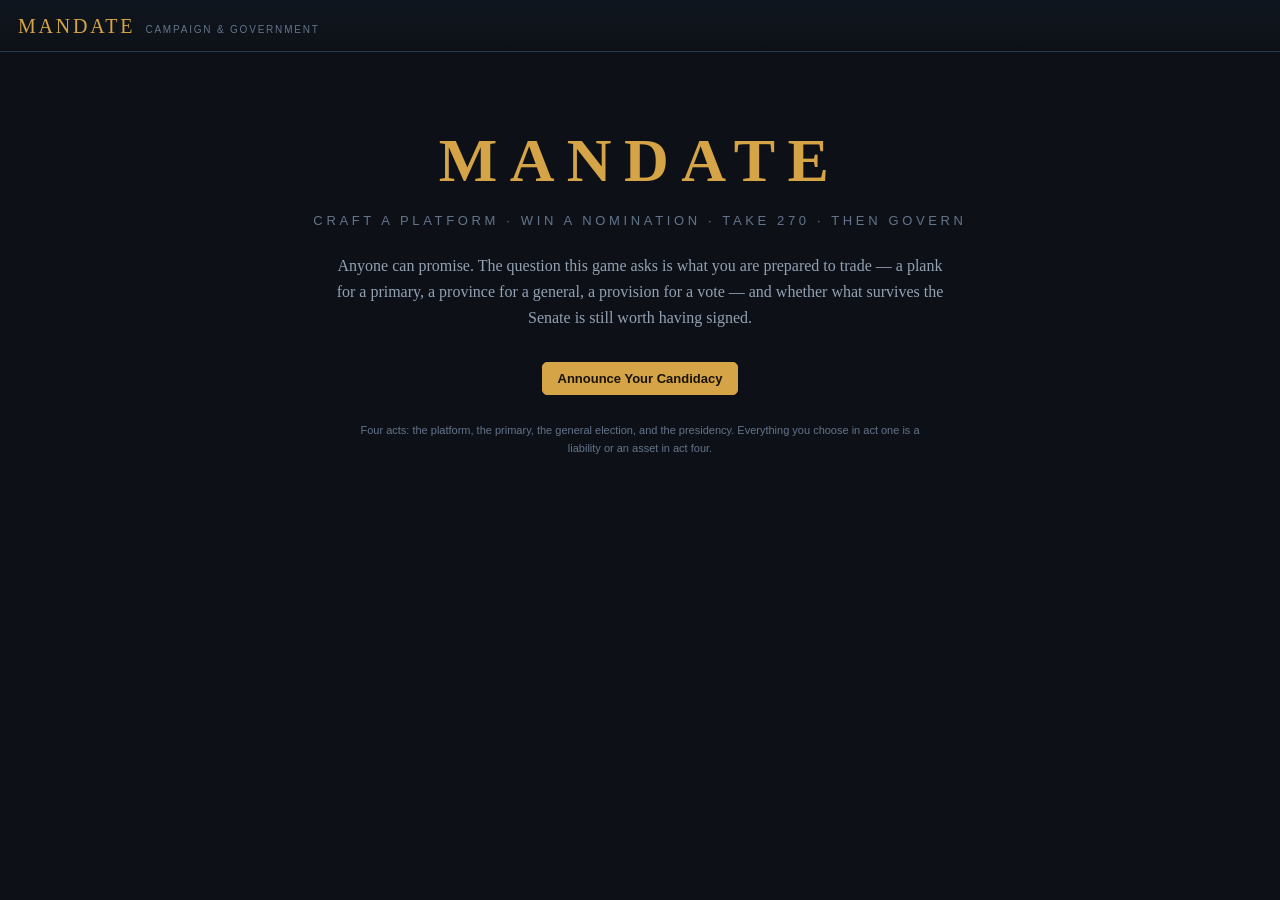
==== index.html @ c4186e76 "Add Mandate, a political campaign and governing simulator A browser game in four acts: craft a platf" ====
<!DOCTYPE html>
<html lang="en">
<head>
<meta charset="utf-8">
<meta name="viewport" content="width=device-width, initial-scale=1">
<title>Mandate — a political campaign and governing simulator</title>
<link rel="stylesheet" href="styles.css">
<link rel="icon" href="data:image/svg+xml,<svg xmlns='http://www.w3.org/2000/svg' viewBox='0 0 32 32'><text y='26' font-size='26'>🏛️</text></svg>">
</head>
<body>
<div id="app">
  <header class="topbar">
    <div class="brand">Mandate <small>campaign &amp; government</small></div>
    <div class="spacer"></div>
    <div class="stats" id="stats"></div>
  </header>
  <main id="screen"></main>
</div>

<script src="js/data.js"></script>
<script src="js/sim.js"></script>
<script src="js/ui.js"></script>
<script src="js/main.js"></script>
</body>
</html>
---- styles.css ----
/* ==========================================================================
   MANDATE — stylesheet
   Aesthetic: election-night decision desk. Dense, monospaced numbers,
   restrained color, everything legible at a glance.
   ========================================================================== */

:root {
  --bg:        #0d1117;
  --bg-2:      #141b24;
  --bg-3:      #1c2531;
  --bg-4:      #253040;
  --line:      #2b3745;
  --line-2:    #3a4859;
  --text:      #e2e8f0;
  --text-dim:  #93a1b3;
  --text-mute: #64748b;
  --dem:       #3d7dd8;
  --dem-lt:    #7aa9e8;
  --gop:       #d1483f;
  --gop-lt:    #e88a83;
  --gold:      #d4a446;
  --green:     #3fa66a;
  --amber:     #d98b2b;
  --red:       #cf4a3f;
  --mono: ui-monospace, "SF Mono", "JetBrains Mono", Menlo, Consolas, monospace;
  --sans: -apple-system, BlinkMacSystemFont, "Segoe UI", Inter, Roboto, sans-serif;
  --serif: "Iowan Old Style", "Palatino Linotype", Palatino, Georgia, serif;
}

* { box-sizing: border-box; }
html, body { height: 100%; }
body {
  margin: 0;
  background: var(--bg);
  color: var(--text);
  font-family: var(--sans);
  font-size: 14px;
  line-height: 1.5;
  -webkit-font-smoothing: antialiased;
}
button { font-family: inherit; color: inherit; }
h1, h2, h3, h4 { margin: 0; font-weight: 600; letter-spacing: -0.01em; }
a { color: var(--dem-lt); }

/* ---- layout -------------------------------------------------------------- */
#app { display: flex; flex-direction: column; min-height: 100vh; }

.topbar {
  position: sticky; top: 0; z-index: 50;
  display: flex; align-items: center; gap: 18px;
  padding: 0 18px; height: 52px;
  background: linear-gradient(180deg, #10161f, #0d1117);
  border-bottom: 1px solid var(--line);
}
.brand {
  font-family: var(--serif); font-size: 20px; letter-spacing: 0.14em;
  text-transform: uppercase; color: var(--gold);
  display: flex; align-items: baseline; gap: 10px; white-space: nowrap;
}
.brand small {
  font-family: var(--sans); font-size: 10px; letter-spacing: 0.18em;
  color: var(--text-mute); text-transform: uppercase;
}
.topbar .spacer { flex: 1; }

.stats { display: flex; gap: 4px; flex-wrap: wrap; }
.stat {
  display: flex; flex-direction: column; align-items: flex-end;
  padding: 3px 11px; border-left: 1px solid var(--line);
  min-width: 74px;
}
.stat .k {
  font-size: 9px; letter-spacing: 0.13em; text-transform: uppercase;
  color: var(--text-mute);
}
.stat .v { font-family: var(--mono); font-size: 15px; font-weight: 600; }
.stat.good .v { color: var(--green); }
.stat.warn .v { color: var(--amber); }
.stat.bad  .v { color: var(--red); }

main { flex: 1; padding: 22px; max-width: 1420px; width: 100%; margin: 0 auto; }

/* ---- generic panels ------------------------------------------------------ */
.panel {
  background: var(--bg-2); border: 1px solid var(--line);
  border-radius: 7px; padding: 16px; margin-bottom: 16px;
}
.panel > h2, .panel > h3 { margin-bottom: 4px; }
.panel-head {
  display: flex; align-items: baseline; gap: 12px;
  margin: -16px -16px 14px; padding: 11px 16px;
  background: var(--bg-3); border-bottom: 1px solid var(--line);
  border-radius: 6px 6px 0 0;
}
.panel-head h2 { font-size: 14px; letter-spacing: 0.06em; text-transform: uppercase; }
.panel-head .sub { font-size: 12px; color: var(--text-mute); }
.panel-head .spacer { flex: 1; }

.grid { display: grid; gap: 16px; }
.g2 { grid-template-columns: 1fr 1fr; }
.g3 { grid-template-columns: repeat(3, 1fr); }
.split { display: grid; grid-template-columns: minmax(0,1.55fr) minmax(0,1fr); gap: 16px; }
.split-wide { display: grid; grid-template-columns: minmax(0,1fr) minmax(0,1.1fr); gap: 16px; }
@media (max-width: 1080px) {
  .split, .split-wide, .g2, .g3 { grid-template-columns: 1fr; }
}

.muted { color: var(--text-mute); }
.dim   { color: var(--text-dim); }
.mono  { font-family: var(--mono); }
.small { font-size: 12px; }
.tiny  { font-size: 11px; }
.center { text-align: center; }
.serif { font-family: var(--serif); }
.nowrap { white-space: nowrap; }

/* ---- buttons ------------------------------------------------------------- */
.btn {
  background: var(--bg-3); border: 1px solid var(--line-2);
  border-radius: 5px; padding: 8px 15px; cursor: pointer;
  font-size: 13px; font-weight: 500; transition: .12s;
}
.btn:hover:not(:disabled) { background: var(--bg-4); border-color: #4d5f75; }
.btn:disabled { opacity: .38; cursor: not-allowed; }
.btn.primary {
  background: var(--gold); border-color: var(--gold); color: #1a1305; font-weight: 700;
}
.btn.primary:hover:not(:disabled) { background: #e2b459; border-color: #e2b459; }
.btn.ghost { background: transparent; }
.btn.sm { padding: 5px 10px; font-size: 12px; }
.btn.danger { border-color: #6b332d; color: var(--gop-lt); }
.btn.danger:hover:not(:disabled) { background: #2a1614; }
.btn-row { display: flex; gap: 8px; flex-wrap: wrap; align-items: center; }

/* ---- setup / candidate --------------------------------------------------- */
.title-screen { text-align: center; padding: 40px 20px 10px; }
.title-screen h1 {
  font-family: var(--serif); font-size: 62px; letter-spacing: 0.20em;
  color: var(--gold); text-transform: uppercase; margin-bottom: 4px;
}
.title-screen .tag {
  font-size: 13px; letter-spacing: 0.28em; text-transform: uppercase;
  color: var(--text-mute);
}
.title-screen .blurb {
  max-width: 620px; margin: 22px auto 0; color: var(--text-dim);
  font-family: var(--serif); font-size: 16px; line-height: 1.65;
}

.card-grid { display: grid; grid-template-columns: repeat(auto-fill, minmax(250px, 1fr)); gap: 10px; }
.card {
  background: var(--bg-3); border: 1px solid var(--line);
  border-radius: 6px; padding: 12px 13px; cursor: pointer; transition: .12s;
}
.card:hover { border-color: var(--line-2); background: var(--bg-4); }
.card.sel { border-color: var(--gold); background: #221d10; box-shadow: inset 0 0 0 1px rgba(212,164,70,.25); }
.card h4 { font-size: 13.5px; margin-bottom: 3px; }
.card .desc { font-size: 11.5px; color: var(--text-mute); line-height: 1.45; }
.card .perk { font-size: 11px; color: var(--gold); margin-top: 7px; }

.trait-row { display: flex; gap: 3px; margin-top: 9px; flex-wrap: wrap; }
.trait {
  font-family: var(--mono); font-size: 10px; padding: 2px 5px;
  background: #0e141c; border: 1px solid var(--line); border-radius: 3px;
  color: var(--text-dim);
}

.field { margin-bottom: 12px; }
.field label {
  display: block; font-size: 10px; letter-spacing: 0.13em;
  text-transform: uppercase; color: var(--text-mute); margin-bottom: 5px;
}
input[type=text], select {
  width: 100%; background: var(--bg); border: 1px solid var(--line-2);
  border-radius: 5px; padding: 8px 10px; color: var(--text);
  font-family: inherit; font-size: 14px;
}
input[type=text]:focus, select:focus { outline: none; border-color: var(--gold); }

/* ---- platform builder ---------------------------------------------------- */
.issue {
  border-bottom: 1px solid var(--line); padding: 13px 0;
}
.issue:last-child { border-bottom: none; }
.issue-head { display: flex; align-items: center; gap: 10px; margin-bottom: 9px; }
.issue-head h4 { font-size: 13px; }
.issue-head .axis {
  font-size: 10.5px; color: var(--text-mute); font-family: var(--mono);
}
.issue-head .spacer { flex: 1; }

.sig-btn {
  font-size: 10px; letter-spacing: .08em; text-transform: uppercase;
  padding: 3px 8px; border-radius: 3px; cursor: pointer;
  border: 1px solid var(--line-2); background: transparent; color: var(--text-mute);
}
.sig-btn.on { background: var(--gold); border-color: var(--gold); color: #1a1305; font-weight: 700; }

.stance-row { display: grid; grid-template-columns: repeat(5, 1fr); gap: 5px; }
.stance {
  background: var(--bg-3); border: 1px solid var(--line); border-radius: 5px;
  padding: 8px 9px; cursor: pointer; transition: .1s; position: relative;
}
.stance:hover { background: var(--bg-4); }
.stance.sel { border-color: var(--gold); background: #221d10; }
.stance .lbl { font-size: 11.5px; line-height: 1.35; font-weight: 500; }
.stance .cost {
  font-family: var(--mono); font-size: 10px; margin-top: 5px; color: var(--text-mute);
}
.stance .blurb {
  font-size: 10.5px; color: var(--text-mute); margin-top: 5px;
  line-height: 1.4; display: none;
}
.stance.sel .blurb { display: block; }
.stance .pos {
  position: absolute; top: 5px; right: 6px; font-family: var(--mono);
  font-size: 9px; color: var(--text-mute);
}
@media (max-width: 900px) { .stance-row { grid-template-columns: 1fr 1fr; } }

/* ---- bloc bars ----------------------------------------------------------- */
.bloc-list { display: flex; flex-direction: column; gap: 5px; }
.bloc {
  display: grid; grid-template-columns: 132px 1fr 46px;
  align-items: center; gap: 9px; font-size: 12px;
}
.bloc .nm { color: var(--text-dim); white-space: nowrap; overflow: hidden; text-overflow: ellipsis; }
.bar { height: 13px; background: #0a0f16; border-radius: 2px; overflow: hidden; position: relative; }
.bar .fill { height: 100%; transition: width .3s ease, background .3s; }
.bar .mid {
  position: absolute; left: 50%; top: 0; bottom: 0; width: 1px;
  background: rgba(255,255,255,.22);
}
.bloc .pct { font-family: var(--mono); font-size: 11.5px; text-align: right; }

/* ---- tile map ------------------------------------------------------------ */
.map { display: flex; flex-direction: column; gap: 3px; align-items: center; }
.map-row { display: grid; grid-template-columns: repeat(11, 1fr); gap: 3px; width: 100%; }
.tile {
  aspect-ratio: 1 / 1; border-radius: 3px; display: flex;
  flex-direction: column; align-items: center; justify-content: center;
  font-family: var(--mono); font-size: 10.5px; font-weight: 600;
  border: 1px solid transparent; cursor: pointer; transition: .1s;
  min-height: 0; user-select: none;
}
.tile.empty { visibility: hidden; cursor: default; }
.tile:hover:not(.empty) { border-color: #fff; z-index: 2; }
.tile.target { border-color: var(--gold); box-shadow: 0 0 0 1px var(--gold); }
.tile .ev { font-size: 8px; opacity: .68; font-weight: 400; line-height: 1; }
.tile .dot {
  position: absolute; width: 4px; height: 4px; border-radius: 50%;
}
.tile-wrap { position: relative; }

.map-legend {
  display: flex; gap: 2px; align-items: center; justify-content: center;
  margin-top: 10px; font-size: 10px; color: var(--text-mute);
}
.map-legend i { width: 22px; height: 9px; display: block; }

/* ---- EV bar -------------------------------------------------------------- */
.evbar {
  position: relative; height: 30px; background: var(--bg); border-radius: 4px;
  display: flex; overflow: hidden; border: 1px solid var(--line);
}
.evbar .side {
  display: flex; align-items: center; font-family: var(--mono);
  font-size: 13px; font-weight: 700; padding: 0 9px; transition: width .5s ease;
}
.evbar .l { background: var(--dem); justify-content: flex-start; }
.evbar .r { background: var(--gop); justify-content: flex-end; }
.evbar .gap { background: #1c2531; flex: 1; }
.evbar .needle {
  position: absolute; left: 50%; top: -3px; bottom: -3px; width: 2px;
  background: var(--gold); z-index: 3;
}

/* ---- tables -------------------------------------------------------------- */
table { width: 100%; border-collapse: collapse; font-size: 12.5px; }
th {
  text-align: left; font-size: 10px; letter-spacing: 0.1em; text-transform: uppercase;
  color: var(--text-mute); font-weight: 500; padding: 6px 8px;
  border-bottom: 1px solid var(--line);
}
td { padding: 6px 8px; border-bottom: 1px solid #1a222c; }
tr:last-child td { border-bottom: none; }
td.num, th.num { text-align: right; font-family: var(--mono); }

/* ---- whip board ---------------------------------------------------------- */
.whip-row {
  display: grid; grid-template-columns: 178px 1fr 96px 74px;
  gap: 10px; align-items: center; padding: 8px 0;
  border-bottom: 1px solid #1a222c;
}
.whip-row:last-child { border-bottom: none; }
.whip-name { font-size: 12.5px; font-weight: 500; }
.whip-name small { display: block; font-size: 10.5px; color: var(--text-mute); font-weight: 400; }
.whip-bar {
  height: 17px; background: #2a1a19; border-radius: 3px; overflow: hidden; position: relative;
  border: 1px solid #1a222c;
}
.whip-bar .yes { height: 100%; background: var(--green); transition: width .35s; }
.whip-bar .txt {
  position: absolute; inset: 0; display: flex; align-items: center; justify-content: center;
  font-family: var(--mono); font-size: 10.5px; text-shadow: 0 1px 2px rgba(0,0,0,.8);
}
.whip-count { font-family: var(--mono); font-size: 12px; text-align: right; }
.whip-act { text-align: right; }
.lean { font-family: var(--mono); font-size: 10.5px; padding: 1px 5px; border-radius: 3px; }
.lean.y  { background: #14361f; color: #6fd394; }
.lean.ly { background: #1a2e1c; color: #93c79f; }
.lean.u  { background: #2b2a1a; color: #d0c184; }
.lean.ln { background: #33211e; color: #e0a196; }
.lean.n  { background: #3a1b17; color: #e8877a; }

/* ---- vote meter ---------------------------------------------------------- */
.vote-meter { margin-bottom: 11px; }
.vote-meter .lbl {
  display: flex; justify-content: space-between; font-size: 11px;
  color: var(--text-dim); margin-bottom: 4px;
}
.vote-meter .track {
  height: 22px; background: #1b1416; border-radius: 4px; position: relative;
  overflow: hidden; border: 1px solid var(--line);
}
.vote-meter .fill { height: 100%; background: linear-gradient(90deg, #2f7d50, #3fa66a); transition: width .35s; }
.vote-meter .thresh { position: absolute; top: -2px; bottom: -2px; width: 2px; background: var(--gold); z-index: 2; }
.vote-meter .val {
  position: absolute; inset: 0; display: flex; align-items: center; justify-content: center;
  font-family: var(--mono); font-size: 12px; font-weight: 700; text-shadow: 0 1px 3px #000;
}
.vote-meter.pass .fill { background: linear-gradient(90deg, #2f7d50, #4cc07d); }
.vote-meter.fail .fill { background: linear-gradient(90deg, #7a3a33, #b8564a); }

/* ---- provisions ---------------------------------------------------------- */
.prov {
  display: grid; grid-template-columns: 22px 1fr 78px; gap: 9px;
  align-items: start; padding: 9px 10px; border-radius: 5px;
  border: 1px solid var(--line); background: var(--bg-3);
  cursor: pointer; margin-bottom: 6px; transition: .1s;
}
.prov:hover { background: var(--bg-4); }
.prov.on { border-color: #3d6b4e; background: #16241b; }
.prov.stripped { opacity: .38; }
.prov .box {
  width: 16px; height: 16px; border: 1px solid var(--line-2); border-radius: 3px;
  margin-top: 2px; display: flex; align-items: center; justify-content: center;
  font-size: 11px; color: var(--green);
}
.prov.on .box { border-color: var(--green); }
.prov .nm { font-size: 12.5px; font-weight: 500; }
.prov .note { font-size: 11px; color: var(--text-mute); margin-top: 2px; line-height: 1.4; }
.prov .fig { font-family: var(--mono); font-size: 11px; text-align: right; }
.prov .byrd { font-size: 9.5px; color: var(--amber); letter-spacing: .06em; }

/* ---- log / news ---------------------------------------------------------- */
.log { max-height: 320px; overflow-y: auto; font-size: 12px; }
.log-item {
  padding: 7px 0; border-bottom: 1px solid #1a222c; line-height: 1.5;
  color: var(--text-dim);
}
.log-item:last-child { border-bottom: none; }
.log-item .when {
  font-family: var(--mono); font-size: 10px; color: var(--text-mute);
  letter-spacing: .04em; display: block;
}
.log-item.good { color: #8fd6ab; }
.log-item.bad  { color: #e5978c; }
.log-item.big  { color: var(--gold); font-weight: 500; }

/* ---- modal --------------------------------------------------------------- */
.modal-bg {
  position: fixed; inset: 0; background: rgba(4,7,11,.82);
  display: flex; align-items: center; justify-content: center; z-index: 200;
  padding: 20px; backdrop-filter: blur(2px);
}
.modal {
  background: var(--bg-2); border: 1px solid var(--line-2); border-radius: 8px;
  max-width: 640px; width: 100%; max-height: 88vh; overflow-y: auto;
  box-shadow: 0 20px 60px rgba(0,0,0,.6);
}
.modal .m-head {
  padding: 15px 20px; border-bottom: 1px solid var(--line); background: var(--bg-3);
  border-radius: 7px 7px 0 0;
}
.modal .m-head .kicker {
  font-size: 10px; letter-spacing: .18em; text-transform: uppercase; color: var(--gold);
}
.modal .m-head h3 { font-size: 19px; font-family: var(--serif); margin-top: 3px; }
.modal .m-body { padding: 18px 20px; }
.modal .m-body p { margin: 0 0 14px; color: var(--text-dim); line-height: 1.65; }
.choice {
  display: block; width: 100%; text-align: left; background: var(--bg-3);
  border: 1px solid var(--line); border-radius: 6px; padding: 11px 13px;
  margin-bottom: 8px; cursor: pointer; transition: .1s; font-size: 13px;
}
.choice:hover { background: var(--bg-4); border-color: var(--gold); }
.choice .eff { font-family: var(--mono); font-size: 10.5px; color: var(--text-mute); margin-top: 4px; }

/* ---- misc ---------------------------------------------------------------- */
.pill {
  display: inline-block; font-size: 10px; letter-spacing: .08em; text-transform: uppercase;
  padding: 2px 7px; border-radius: 10px; border: 1px solid var(--line-2); color: var(--text-dim);
}
.pill.gold { border-color: var(--gold); color: var(--gold); }
.pill.green { border-color: #3d6b4e; color: #6fd394; }
.pill.red { border-color: #6b332d; color: var(--gop-lt); }

.kpi { display: flex; gap: 18px; flex-wrap: wrap; }
.kpi > div { min-width: 92px; }
.kpi .k { font-size: 10px; letter-spacing: .12em; text-transform: uppercase; color: var(--text-mute); }
.kpi .v { font-family: var(--mono); font-size: 21px; font-weight: 600; }

.rail { display: flex; flex-direction: column; gap: 16px; }

.tabs { display: flex; gap: 3px; margin-bottom: 13px; flex-wrap: wrap; }
.tab {
  padding: 6px 13px; font-size: 12px; border-radius: 5px 5px 0 0; cursor: pointer;
  border: 1px solid transparent; color: var(--text-mute); background: transparent;
}
.tab.on { background: var(--bg-2); border-color: var(--line); border-bottom-color: var(--bg-2); color: var(--text); }

.callout {
  border-left: 3px solid var(--gold); background: #1a1710; padding: 10px 13px;
  border-radius: 0 5px 5px 0; font-size: 12.5px; color: var(--text-dim); margin-bottom: 12px;
}
.callout.warn { border-left-color: var(--amber); background: #1c1710; }
.callout.bad  { border-left-color: var(--red);   background: #1e1412; }
.callout.good { border-left-color: var(--green); background: #101d16; }

.ticker {
  font-family: var(--mono); font-size: 12px; color: var(--gold);
  background: #10161f; border: 1px solid var(--line); border-radius: 5px;
  padding: 8px 13px; margin-bottom: 14px; overflow: hidden; white-space: nowrap;
  text-overflow: ellipsis;
}

.results-scroll { max-height: 460px; overflow-y: auto; }

::-webkit-scrollbar { width: 9px; height: 9px; }
::-webkit-scrollbar-track { background: var(--bg); }
::-webkit-scrollbar-thumb { background: var(--line-2); border-radius: 5px; }
::-webkit-scrollbar-thumb:hover { background: #4d5f75; }

.fade-in { animation: fi .28s ease; }
@keyframes fi { from { opacity: 0; transform: translateY(5px); } to { opacity: 1; transform: none; } }

.footer-note {
  text-align: center; color: var(--text-mute); font-size: 11px;
  padding: 20px 0 30px;
}
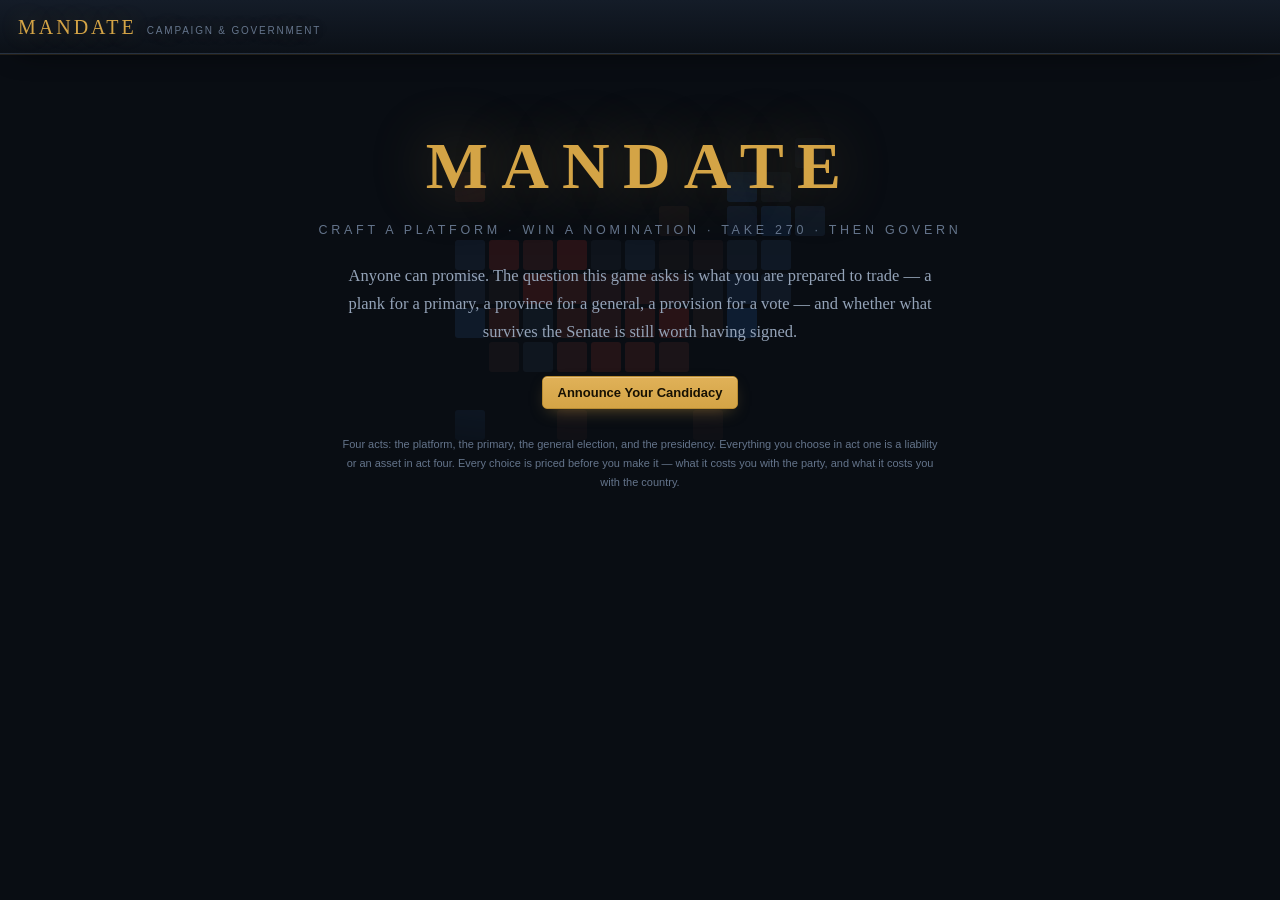
==== commit 3d3b931d: "Price every decision, and give opponents and states a file of their own Four things the game was ask" ====
--- a/index.html
+++ b/index.html
@@ -19,6 +19,7 @@
 
 <script src="js/data.js"></script>
 <script src="js/sim.js"></script>
+<script src="js/analysis.js"></script>
 <script src="js/ui.js"></script>
 <script src="js/main.js"></script>
 </body>
--- a/styles.css
+++ b/styles.css
@@ -1,30 +1,52 @@
 /* ==========================================================================
    MANDATE — stylesheet
-   Aesthetic: election-night decision desk. Dense, monospaced numbers,
-   restrained color, everything legible at a glance.
+   Aesthetic: an election-night decision desk after midnight. Dense, tabular,
+   restrained in colour, everything legible at a glance and nothing decorative
+   that isn't also carrying information.
+
+   The page commits to one visual world rather than following the viewer's
+   light/dark preference, so `color-scheme` is pinned and every colour —
+   including the body ground — is stated outright rather than inherited from
+   whatever surface the page is composited onto.
    ========================================================================== */
 
 :root {
-  --bg:        #0d1117;
-  --bg-2:      #141b24;
-  --bg-3:      #1c2531;
-  --bg-4:      #253040;
-  --line:      #2b3745;
-  --line-2:    #3a4859;
-  --text:      #e2e8f0;
-  --text-dim:  #93a1b3;
+  color-scheme: dark;
+
+  /* Neutrals carry a deliberate cool-blue bias toward the map's Democratic
+     pole; a pure grey here reads as unconsidered next to the party colours. */
+  --bg:        #090d13;
+  --bg-2:      #111823;
+  --bg-3:      #18202c;
+  --bg-4:      #222c3a;
+  --line:      #263141;
+  --line-2:    #38465a;
+  --text:      #e5eaf2;
+  --text-dim:  #94a3b8;
   --text-mute: #64748b;
+
+  /* Party identity — the diverging pair on every map and bar. */
   --dem:       #3d7dd8;
   --dem-lt:    #7aa9e8;
   --gop:       #d1483f;
   --gop-lt:    #e88a83;
+
+  /* The single accent. Spent on thresholds, targets, and the brand — nowhere
+     else, so that gold on this page always means "this is the line". */
   --gold:      #d4a446;
+  --gold-lt:   #e8c67e;
+
+  /* Status, reserved: never used for party identity, never for a series. */
   --green:     #3fa66a;
+  --green-lt:  #6fd394;
   --amber:     #d98b2b;
-  --red:       #cf4a3f;
+  --red:       #e2574a;
+
   --mono: ui-monospace, "SF Mono", "JetBrains Mono", Menlo, Consolas, monospace;
   --sans: -apple-system, BlinkMacSystemFont, "Segoe UI", Inter, Roboto, sans-serif;
   --serif: "Iowan Old Style", "Palatino Linotype", Palatino, Georgia, serif;
+
+  --shadow: 0 1px 2px rgba(0,0,0,.4), 0 8px 24px -12px rgba(0,0,0,.7);
 }
 
 * { box-sizing: border-box; }
@@ -39,8 +61,17 @@
   -webkit-font-smoothing: antialiased;
 }
 button { font-family: inherit; color: inherit; }
-h1, h2, h3, h4 { margin: 0; font-weight: 600; letter-spacing: -0.01em; }
+h1, h2, h3, h4 { margin: 0; font-weight: 600; letter-spacing: -0.01em; text-wrap: balance; }
 a { color: var(--dem-lt); }
+
+/* Digits line up in columns everywhere in this game, so they get the face
+   that lets them. */
+.mono, td.num, th.num, .stat .v, .kpi .v, .delta, .trait, .whip-count,
+.vote-meter .val, .tile, .evbar .side, .sf-margin, .dos-score .v {
+  font-variant-numeric: tabular-nums;
+}
+
+:focus-visible { outline: 2px solid var(--gold); outline-offset: 2px; border-radius: 3px; }
 
 /* ---- layout -------------------------------------------------------------- */
 #app { display: flex; flex-direction: column; min-height: 100vh; }
@@ -48,14 +79,16 @@
 .topbar {
   position: sticky; top: 0; z-index: 50;
   display: flex; align-items: center; gap: 18px;
-  padding: 0 18px; height: 52px;
-  background: linear-gradient(180deg, #10161f, #0d1117);
+  padding: 0 18px; height: 54px;
+  background: linear-gradient(180deg, #141c28, #0b1017);
   border-bottom: 1px solid var(--line);
+  box-shadow: 0 1px 0 rgba(212,164,70,.14), 0 10px 30px -18px #000;
 }
 .brand {
-  font-family: var(--serif); font-size: 20px; letter-spacing: 0.14em;
+  font-family: var(--serif); font-size: 20px; letter-spacing: 0.15em;
   text-transform: uppercase; color: var(--gold);
   display: flex; align-items: baseline; gap: 10px; white-space: nowrap;
+  text-shadow: 0 0 22px rgba(212,164,70,.28);
 }
 .brand small {
   font-family: var(--sans); font-size: 10px; letter-spacing: 0.18em;
@@ -63,45 +96,54 @@
 }
 .topbar .spacer { flex: 1; }
 
-.stats { display: flex; gap: 4px; flex-wrap: wrap; }
+.stats { display: flex; gap: 2px; flex-wrap: wrap; }
 .stat {
   display: flex; flex-direction: column; align-items: flex-end;
-  padding: 3px 11px; border-left: 1px solid var(--line);
-  min-width: 74px;
+  padding: 3px 12px; border-left: 1px solid var(--line);
+  min-width: 76px;
 }
 .stat .k {
   font-size: 9px; letter-spacing: 0.13em; text-transform: uppercase;
-  color: var(--text-mute);
+  color: var(--text-mute); white-space: nowrap;
 }
 .stat .v { font-family: var(--mono); font-size: 15px; font-weight: 600; }
-.stat.good .v { color: var(--green); }
+.stat.good .v { color: var(--green-lt); }
 .stat.warn .v { color: var(--amber); }
 .stat.bad  .v { color: var(--red); }
 
-main { flex: 1; padding: 22px; max-width: 1420px; width: 100%; margin: 0 auto; }
-
-/* ---- generic panels ------------------------------------------------------ */
+main { flex: 1; padding: 22px; max-width: 1460px; width: 100%; margin: 0 auto; }
+
+/* ---- panels -------------------------------------------------------------- */
 .panel {
   background: var(--bg-2); border: 1px solid var(--line);
-  border-radius: 7px; padding: 16px; margin-bottom: 16px;
-}
-.panel > h2, .panel > h3 { margin-bottom: 4px; }
+  border-radius: 8px; padding: 16px; margin-bottom: 16px;
+  box-shadow: var(--shadow);
+  position: relative;
+}
+/* A single hairline of light along the top edge: enough to lift the card off
+   the ground without a border that competes with the data. */
+.panel::before {
+  content: ''; position: absolute; inset: 0 0 auto 0; height: 1px;
+  background: linear-gradient(90deg, transparent, rgba(255,255,255,.07) 22%, rgba(255,255,255,.07) 78%, transparent);
+  border-radius: 8px 8px 0 0; pointer-events: none;
+}
 .panel-head {
   display: flex; align-items: baseline; gap: 12px;
   margin: -16px -16px 14px; padding: 11px 16px;
-  background: var(--bg-3); border-bottom: 1px solid var(--line);
-  border-radius: 6px 6px 0 0;
-}
-.panel-head h2 { font-size: 14px; letter-spacing: 0.06em; text-transform: uppercase; }
+  background: linear-gradient(180deg, var(--bg-3), #151d28);
+  border-bottom: 1px solid var(--line);
+  border-radius: 7px 7px 0 0;
+}
+.panel-head h2 { font-size: 13px; letter-spacing: 0.09em; text-transform: uppercase; }
 .panel-head .sub { font-size: 12px; color: var(--text-mute); }
 .panel-head .spacer { flex: 1; }
 
 .grid { display: grid; gap: 16px; }
 .g2 { grid-template-columns: 1fr 1fr; }
 .g3 { grid-template-columns: repeat(3, 1fr); }
-.split { display: grid; grid-template-columns: minmax(0,1.55fr) minmax(0,1fr); gap: 16px; }
+.split { display: grid; grid-template-columns: minmax(0,1.62fr) minmax(0,1fr); gap: 16px; align-items: start; }
 .split-wide { display: grid; grid-template-columns: minmax(0,1fr) minmax(0,1.1fr); gap: 16px; }
-@media (max-width: 1080px) {
+@media (max-width: 1120px) {
   .split, .split-wide, .g2, .g3 { grid-template-columns: 1fr; }
 }
 
@@ -111,8 +153,12 @@
 .small { font-size: 12px; }
 .tiny  { font-size: 11px; }
 .center { text-align: center; }
-.serif { font-family: var(--serif); }
 .nowrap { white-space: nowrap; }
+.g { color: var(--green-lt); }
+.r { color: var(--gop-lt); }
+.a { color: var(--amber); }
+
+.rail { display: flex; flex-direction: column; gap: 0; }
 
 /* ---- buttons ------------------------------------------------------------- */
 .btn {
@@ -121,39 +167,62 @@
   font-size: 13px; font-weight: 500; transition: .12s;
 }
 .btn:hover:not(:disabled) { background: var(--bg-4); border-color: #4d5f75; }
-.btn:disabled { opacity: .38; cursor: not-allowed; }
+.btn:disabled { opacity: .35; cursor: not-allowed; }
 .btn.primary {
-  background: var(--gold); border-color: var(--gold); color: #1a1305; font-weight: 700;
-}
-.btn.primary:hover:not(:disabled) { background: #e2b459; border-color: #e2b459; }
+  background: linear-gradient(180deg, #e0b158, var(--gold));
+  border-color: #b98c33; color: #171103; font-weight: 700;
+  box-shadow: 0 1px 0 rgba(255,255,255,.25) inset, 0 6px 18px -8px rgba(212,164,70,.6);
+}
+.btn.primary:hover:not(:disabled) { background: linear-gradient(180deg, #eec06a, #dcae52); }
 .btn.ghost { background: transparent; }
-.btn.sm { padding: 5px 10px; font-size: 12px; }
-.btn.danger { border-color: #6b332d; color: var(--gop-lt); }
-.btn.danger:hover:not(:disabled) { background: #2a1614; }
+.btn.sm { padding: 5px 10px; font-size: 11.5px; }
 .btn-row { display: flex; gap: 8px; flex-wrap: wrap; align-items: center; }
 
-/* ---- setup / candidate --------------------------------------------------- */
-.title-screen { text-align: center; padding: 40px 20px 10px; }
+/* ---- title --------------------------------------------------------------- */
+.title-screen { text-align: center; padding: 40px 20px 10px; position: relative; }
 .title-screen h1 {
-  font-family: var(--serif); font-size: 62px; letter-spacing: 0.20em;
-  color: var(--gold); text-transform: uppercase; margin-bottom: 4px;
+  font-family: var(--serif); font-size: 66px; letter-spacing: 0.20em;
+  color: var(--gold); text-transform: uppercase; margin-bottom: 6px;
+  text-shadow: 0 0 60px rgba(212,164,70,.35);
 }
 .title-screen .tag {
-  font-size: 13px; letter-spacing: 0.28em; text-transform: uppercase;
+  font-size: 12.5px; letter-spacing: 0.3em; text-transform: uppercase;
   color: var(--text-mute);
 }
 .title-screen .blurb {
   max-width: 620px; margin: 22px auto 0; color: var(--text-dim);
-  font-family: var(--serif); font-size: 16px; line-height: 1.65;
-}
-
+  font-family: var(--serif); font-size: 16.5px; line-height: 1.7;
+}
+
+/* The country, drifting, behind the title. It is the same tile grid the game
+   calls states on — the instrument the whole night runs on, used here as
+   atmosphere rather than as data, so it sits well back and never competes. */
+.title-wrap { position: relative; overflow: hidden; border-radius: 10px; }
+.title-bg {
+  position: absolute; inset: 0; display: flex; flex-direction: column;
+  align-items: center; justify-content: center; gap: 4px;
+  opacity: .17; pointer-events: none; filter: blur(.3px);
+  -webkit-mask-image: radial-gradient(ellipse 70% 62% at 50% 50%, #000 35%, transparent 78%);
+  mask-image: radial-gradient(ellipse 70% 62% at 50% 50%, #000 35%, transparent 78%);
+}
+.title-bg .tb-row { display: flex; gap: 4px; }
+.title-bg i {
+  width: 30px; height: 30px; border-radius: 3px; display: block;
+  animation: drift 14s ease-in-out infinite alternate;
+}
+@keyframes drift {
+  from { opacity: .35; transform: translateY(0); }
+  to   { opacity: 1;   transform: translateY(-3px); }
+}
+
+/* ---- setup / cards ------------------------------------------------------- */
 .card-grid { display: grid; grid-template-columns: repeat(auto-fill, minmax(250px, 1fr)); gap: 10px; }
 .card {
   background: var(--bg-3); border: 1px solid var(--line);
   border-radius: 6px; padding: 12px 13px; cursor: pointer; transition: .12s;
 }
-.card:hover { border-color: var(--line-2); background: var(--bg-4); }
-.card.sel { border-color: var(--gold); background: #221d10; box-shadow: inset 0 0 0 1px rgba(212,164,70,.25); }
+.card:hover { border-color: var(--line-2); background: var(--bg-4); transform: translateY(-1px); }
+.card.sel { border-color: var(--gold); background: #211c10; box-shadow: inset 0 0 0 1px rgba(212,164,70,.28); }
 .card h4 { font-size: 13.5px; margin-bottom: 3px; }
 .card .desc { font-size: 11.5px; color: var(--text-mute); line-height: 1.45; }
 .card .perk { font-size: 11px; color: var(--gold); margin-top: 7px; }
@@ -161,7 +230,7 @@
 .trait-row { display: flex; gap: 3px; margin-top: 9px; flex-wrap: wrap; }
 .trait {
   font-family: var(--mono); font-size: 10px; padding: 2px 5px;
-  background: #0e141c; border: 1px solid var(--line); border-radius: 3px;
+  background: #0c111a; border: 1px solid var(--line); border-radius: 3px;
   color: var(--text-dim);
 }
 
@@ -177,141 +246,393 @@
 }
 input[type=text]:focus, select:focus { outline: none; border-color: var(--gold); }
 
+/* ==========================================================================
+   DELTAS — the "is this good or bad" vocabulary
+   Direction is carried by the glyph first and the hue second, so the readout
+   survives a colourblind reader and a greyscale screenshot.
+   ========================================================================== */
+.delta {
+  font-family: var(--mono); font-size: 11.5px; font-weight: 600;
+  white-space: nowrap; letter-spacing: -.01em;
+}
+.delta.up   { color: var(--green-lt); }
+.delta.down { color: var(--gop-lt); }
+.delta.flat { color: var(--text-mute); font-weight: 400; }
+
+.drow {
+  display: flex; align-items: baseline; justify-content: space-between;
+  gap: 10px; padding: 4px 0; border-bottom: 1px solid #161e29;
+  font-size: 12px;
+}
+.drow:last-child { border-bottom: none; }
+.drow .dk { color: var(--text-dim); }
+.drow .ev-mini {
+  font-family: var(--mono); font-size: 9.5px; color: var(--text-mute);
+  font-style: normal; margin-left: 5px; padding: 0 4px;
+  border: 1px solid var(--line); border-radius: 3px;
+}
+.drow .flip {
+  font-style: normal; font-size: 9.5px; color: var(--gold); margin-left: 5px;
+  letter-spacing: .07em; text-transform: uppercase;
+}
+
+/* ---- effect tags (event choices, governing actions) ---------------------- */
+.eff-tags { display: flex; flex-wrap: wrap; gap: 4px; margin-top: 7px; }
+.eff-tag {
+  font-family: var(--mono); font-size: 10px; padding: 2px 6px;
+  border-radius: 3px; border: 1px solid; white-space: nowrap;
+}
+.eff-tag b { font-weight: 700; }
+.eff-tag.good { color: var(--green-lt); border-color: #275b3d; background: #101e16; }
+.eff-tag.bad  { color: var(--gop-lt);  border-color: #6b332d; background: #1e1311; }
+.eff-none { font-size: 11px; color: var(--text-mute); font-style: italic; }
+
 /* ---- platform builder ---------------------------------------------------- */
-.issue {
-  border-bottom: 1px solid var(--line); padding: 13px 0;
-}
+.issue { border-bottom: 1px solid var(--line); padding: 13px 0; }
 .issue:last-child { border-bottom: none; }
 .issue-head { display: flex; align-items: center; gap: 10px; margin-bottom: 9px; }
 .issue-head h4 { font-size: 13px; }
-.issue-head .axis {
-  font-size: 10.5px; color: var(--text-mute); font-family: var(--mono);
-}
+.issue-head .axis { font-size: 10.5px; color: var(--text-mute); font-family: var(--mono); }
 .issue-head .spacer { flex: 1; }
 
 .sig-btn {
   font-size: 10px; letter-spacing: .08em; text-transform: uppercase;
   padding: 3px 8px; border-radius: 3px; cursor: pointer;
   border: 1px solid var(--line-2); background: transparent; color: var(--text-mute);
-}
-.sig-btn.on { background: var(--gold); border-color: var(--gold); color: #1a1305; font-weight: 700; }
+  transition: .12s;
+}
+.sig-btn:hover { border-color: var(--gold); color: var(--gold); }
+.sig-btn.on { background: var(--gold); border-color: var(--gold); color: #171103; font-weight: 700; }
 
 .stance-row { display: grid; grid-template-columns: repeat(5, 1fr); gap: 5px; }
 .stance {
   background: var(--bg-3); border: 1px solid var(--line); border-radius: 5px;
-  padding: 8px 9px; cursor: pointer; transition: .1s; position: relative;
-}
-.stance:hover { background: var(--bg-4); }
-.stance.sel { border-color: var(--gold); background: #221d10; }
+  /* the top band is reserved for the position figure and the electorate badge,
+     so neither ever lands on the first line of the label */
+  padding: 18px 9px 7px; cursor: pointer; transition: .1s; position: relative;
+  display: flex; flex-direction: column;
+}
+.stance:hover { background: var(--bg-4); border-color: var(--line-2); }
+.stance.sel { border-color: var(--gold); background: #211c10; }
 .stance .lbl { font-size: 11.5px; line-height: 1.35; font-weight: 500; }
-.stance .cost {
-  font-family: var(--mono); font-size: 10px; margin-top: 5px; color: var(--text-mute);
-}
-.stance .blurb {
-  font-size: 10.5px; color: var(--text-mute); margin-top: 5px;
-  line-height: 1.4; display: none;
-}
+.stance .cost { font-family: var(--mono); font-size: 10px; margin-top: 4px; color: var(--text-mute); }
+.stance .blurb { font-size: 10.5px; color: var(--text-mute); margin-top: 5px; line-height: 1.4; display: none; }
 .stance.sel .blurb { display: block; }
 .stance .pos {
-  position: absolute; top: 5px; right: 6px; font-family: var(--mono);
-  font-size: 9px; color: var(--text-mute);
-}
-@media (max-width: 900px) { .stance-row { grid-template-columns: 1fr 1fr; } }
+  position: absolute; top: 4px; right: 6px; font-family: var(--mono);
+  font-size: 9.5px; color: var(--text-mute);
+}
+
+/* the two prices, side by side under every option */
+.sdelta {
+  margin-top: auto; padding-top: 6px; display: grid;
+  grid-template-columns: 1fr 1fr; gap: 1px;
+  border-top: 1px solid var(--line);
+}
+.sdelta .dd {
+  display: flex; align-items: baseline; gap: 4px;
+  font-family: var(--mono); font-size: 9px; letter-spacing: .1em;
+  color: var(--text-mute); padding-top: 4px;
+}
+.sdelta .dd:first-child { border-right: 1px solid var(--line); padding-right: 5px; }
+.sdelta .dd .delta { font-size: 10.5px; letter-spacing: 0; }
+.sdelta .cur-tag {
+  grid-column: 1 / -1; padding-top: 4px;
+  font-family: var(--mono); font-size: 9px; letter-spacing: .14em;
+  color: var(--gold); text-align: center;
+}
+
+/* which electorate would pick this option */
+.sb {
+  position: absolute; top: 4px; left: 5px; font-size: 9.5px; line-height: 1;
+  padding: 2px 3px; border-radius: 3px; font-style: normal;
+}
+.sb.p { color: #b795e8; background: #1c1530; }
+.sb.g { color: var(--gold); background: #241d0e; }
+.sb.both { color: var(--gold); background: #241d0e; }
+.legend-key { display: flex; flex-direction: column; gap: 5px; margin-top: 10px; font-size: 11px; color: var(--text-mute); }
+.legend-key i { position: static; margin-right: 5px; }
+.lg-p { color: #b795e8; font-family: var(--mono); font-weight: 700; }
+.lg-g { color: var(--gold); font-family: var(--mono); font-weight: 700; }
+
+@media (max-width: 940px) { .stance-row { grid-template-columns: 1fr 1fr; } }
+
+/* ---- the impact ("The Trade") panel -------------------------------------- */
+.panel.impact { position: sticky; top: 70px; z-index: 20; }
+.impact-idle p { margin: 0 0 4px; font-size: 12px; color: var(--text-mute); line-height: 1.6; }
+
+.imp-head { margin-bottom: 9px; }
+.imp-iss {
+  font-size: 9.5px; letter-spacing: .16em; text-transform: uppercase; color: var(--text-mute);
+}
+.imp-lbl { font-family: var(--serif); font-size: 16px; line-height: 1.3; margin-top: 2px; }
+
+.verdict {
+  font-size: 12px; padding: 7px 10px; border-radius: 4px; margin-bottom: 11px;
+  border-left: 3px solid var(--line-2); background: var(--bg-3); color: var(--text-dim);
+}
+.verdict.good  { border-left-color: var(--green); background: #101d16; color: var(--green-lt); }
+.verdict.bad   { border-left-color: var(--red);   background: #1e1412; color: var(--gop-lt); }
+.verdict.trade { border-left-color: var(--gold);  background: #1c1810; color: #e8ce93; }
+.verdict.flat, .verdict.cur { border-left-color: var(--line-2); }
+
+.imp-sec {
+  font-size: 9.5px; letter-spacing: .15em; text-transform: uppercase;
+  color: var(--text-mute); margin: 13px 0 3px;
+  padding-bottom: 3px; border-bottom: 1px solid var(--line);
+}
+.imp-blurb {
+  margin-top: 12px; font-size: 11.5px; color: var(--text-mute);
+  font-style: italic; line-height: 1.5; border-top: 1px solid var(--line); padding-top: 9px;
+}
+
+/* ---- "where you stand" figures ------------------------------------------- */
+.kpi { display: flex; gap: 18px; flex-wrap: wrap; }
+.kpi > div { min-width: 92px; }
+.kpi .k { font-size: 9.5px; letter-spacing: .13em; text-transform: uppercase; color: var(--text-mute); display: block; }
+.kpi .v { font-family: var(--mono); font-size: 21px; font-weight: 600; display: block; }
+.kpi.big { justify-content: space-between; }
+.kpi.big .v { font-size: 25px; }
+
+/* ---- the field / rival rows ---------------------------------------------- */
+.rival-row {
+  display: flex; align-items: center; justify-content: space-between; gap: 10px;
+  padding: 7px 8px; margin: 0 -8px; border-radius: 5px; cursor: pointer;
+  border-bottom: 1px solid #161e29; transition: .1s;
+}
+.rival-row:last-child { border-bottom: none; }
+.rival-row:hover { background: var(--bg-3); }
+.rival-row .rn { font-size: 12.5px; font-weight: 500; }
+.rival-row .rr { font-size: 10.5px; color: var(--text-mute); }
+
+.card.rival { position: relative; }
+.card.rival.out { opacity: .42; }
+.card.rival .role {
+  font-size: 10px; letter-spacing: .1em; text-transform: uppercase;
+  color: var(--gold); margin-bottom: 5px;
+}
+.card.rival .hh {
+  display: flex; justify-content: space-between; align-items: baseline;
+  margin-top: 9px; padding-top: 7px; border-top: 1px solid var(--line);
+}
+.card.rival .hh .k { font-size: 10px; letter-spacing: .1em; text-transform: uppercase; color: var(--text-mute); }
+.card.rival .threat { font-size: 11px; color: var(--gop-lt); margin-top: 5px; }
+.card-cta { font-size: 10.5px; color: var(--text-mute); margin-top: 8px; }
+.card.rival:hover .card-cta { color: var(--gold); }
 
 /* ---- bloc bars ----------------------------------------------------------- */
 .bloc-list { display: flex; flex-direction: column; gap: 5px; }
 .bloc {
-  display: grid; grid-template-columns: 132px 1fr 46px;
-  align-items: center; gap: 9px; font-size: 12px;
-}
-.bloc .nm { color: var(--text-dim); white-space: nowrap; overflow: hidden; text-overflow: ellipsis; }
-.bar { height: 13px; background: #0a0f16; border-radius: 2px; overflow: hidden; position: relative; }
-.bar .fill { height: 100%; transition: width .3s ease, background .3s; }
-.bar .mid {
-  position: absolute; left: 50%; top: 0; bottom: 0; width: 1px;
-  background: rgba(255,255,255,.22);
-}
+  display: grid; grid-template-columns: 136px 1fr 34px;
+  align-items: center; gap: 9px; font-size: 12px; cursor: default;
+}
+.bloc .nm {
+  color: var(--text-dim); white-space: nowrap; overflow: hidden;
+  text-overflow: ellipsis; position: relative; padding-bottom: 4px;
+}
+/* the rule under the name is the bloc's share of the electorate: two blocs at
+   the same support level are not the same prize, and one bar cannot say so */
+.bloc .nm i {
+  position: absolute; left: 0; bottom: 0; height: 2px; display: block;
+  background: var(--line-2); border-radius: 1px;
+}
+.bar { height: 13px; background: #070b11; border-radius: 2px; overflow: hidden; position: relative; }
+/* The fill is a <span>, and an inline box ignores width and height outright —
+   so without this the bar renders empty at every level of support. */
+.bar .fill { display: block; height: 100%; transition: width .3s ease, background .3s; }
+.bar .mid { position: absolute; left: 50%; top: 0; bottom: 0; width: 1px; background: rgba(255,255,255,.24); }
 .bloc .pct { font-family: var(--mono); font-size: 11.5px; text-align: right; }
 
 /* ---- tile map ------------------------------------------------------------ */
-.map { display: flex; flex-direction: column; gap: 3px; align-items: center; }
+.map { display: flex; flex-direction: column; gap: 3px; align-items: center; max-width: 620px; margin: 0 auto; }
+.map.big { max-width: 700px; }
 .map-row { display: grid; grid-template-columns: repeat(11, 1fr); gap: 3px; width: 100%; }
 .tile {
   aspect-ratio: 1 / 1; border-radius: 3px; display: flex;
   flex-direction: column; align-items: center; justify-content: center;
   font-family: var(--mono); font-size: 10.5px; font-weight: 600;
-  border: 1px solid transparent; cursor: pointer; transition: .1s;
-  min-height: 0; user-select: none;
+  border: 1px solid rgba(0,0,0,.35); cursor: pointer; transition: transform .1s, box-shadow .1s;
+  min-height: 0; user-select: none; color: #eef3fa; position: relative;
+  box-shadow: inset 0 1px 0 rgba(255,255,255,.09);
+  text-shadow: 0 1px 2px rgba(0,0,0,.55);
 }
 .tile.empty { visibility: hidden; cursor: default; }
-.tile:hover:not(.empty) { border-color: #fff; z-index: 2; }
-.tile.target { border-color: var(--gold); box-shadow: 0 0 0 1px var(--gold); }
-.tile .ev { font-size: 8px; opacity: .68; font-weight: 400; line-height: 1; }
-.tile .dot {
-  position: absolute; width: 4px; height: 4px; border-radius: 50%;
-}
-.tile-wrap { position: relative; }
+.tile:hover:not(.empty) { transform: scale(1.14); z-index: 3; box-shadow: 0 0 0 1px #fff, 0 6px 18px -6px #000; }
+.tile.target { box-shadow: 0 0 0 2px var(--gold), 0 0 16px -2px rgba(212,164,70,.7); z-index: 2; }
+.tile .ev { font-size: 8px; opacity: .7; font-weight: 400; line-height: 1; }
+.tile .mg { font-size: 8px; opacity: .85; line-height: 1.1; }
+.tile .badge {
+  position: absolute; top: 1px; right: 2px; font-size: 8px; color: var(--gold);
+}
+.tile.called { animation: callflash .5s ease; }
+@keyframes callflash {
+  0%   { box-shadow: 0 0 0 2px #fff; transform: scale(1.2); }
+  100% { box-shadow: inset 0 1px 0 rgba(255,255,255,.09); transform: scale(1); }
+}
+.map.big .tile { font-size: 12px; }
 
 .map-legend {
   display: flex; gap: 2px; align-items: center; justify-content: center;
-  margin-top: 10px; font-size: 10px; color: var(--text-mute);
+  margin-top: 11px; font-size: 9.5px; color: var(--text-mute);
+  letter-spacing: .1em;
 }
 .map-legend i { width: 22px; height: 9px; display: block; }
+.map-legend span:first-child { margin-right: 7px; }
+.map-legend span:last-child { margin-left: 7px; }
+
+/* ---- floating tooltip ---------------------------------------------------- */
+.tip {
+  position: fixed; z-index: 300; pointer-events: none; opacity: 0;
+  background: #0b111a; border: 1px solid var(--line-2); border-radius: 6px;
+  padding: 9px 11px; min-width: 190px; max-width: 280px;
+  box-shadow: 0 14px 40px -10px rgba(0,0,0,.85);
+  transition: opacity .1s; font-size: 11.5px;
+}
+.tip.on { opacity: 1; }
+.tip-h {
+  font-weight: 600; font-size: 12.5px; margin-bottom: 6px;
+  padding-bottom: 5px; border-bottom: 1px solid var(--line);
+  display: flex; justify-content: space-between; gap: 10px;
+}
+.tip-h span { color: var(--text-mute); font-family: var(--mono); font-weight: 400; }
+.tip-r { display: flex; justify-content: space-between; gap: 14px; padding: 2px 0; color: var(--text-mute); }
+.tip-r b { font-family: var(--mono); }
+.tip-r .g { color: var(--green-lt); }
+.tip-r .r { color: var(--gop-lt); }
+.tip-f { margin-top: 6px; padding-top: 5px; border-top: 1px solid var(--line); color: var(--gold); font-size: 10.5px; }
 
 /* ---- EV bar -------------------------------------------------------------- */
 .evbar {
-  position: relative; height: 30px; background: var(--bg); border-radius: 4px;
+  position: relative; height: 32px; background: var(--bg); border-radius: 4px;
   display: flex; overflow: hidden; border: 1px solid var(--line);
 }
 .evbar .side {
   display: flex; align-items: center; font-family: var(--mono);
   font-size: 13px; font-weight: 700; padding: 0 9px; transition: width .5s ease;
-}
-.evbar .l { background: var(--dem); justify-content: flex-start; }
-.evbar .r { background: var(--gop); justify-content: flex-end; }
-.evbar .gap { background: #1c2531; flex: 1; }
+  color: #fff; text-shadow: 0 1px 2px rgba(0,0,0,.5);
+}
+.evbar .l { justify-content: flex-start; }
+.evbar .r { justify-content: flex-end; }
+.evbar .gap { background: repeating-linear-gradient(45deg, #161e2a, #161e2a 5px, #131a25 5px, #131a25 10px); flex: 1; }
 .evbar .needle {
   position: absolute; left: 50%; top: -3px; bottom: -3px; width: 2px;
-  background: var(--gold); z-index: 3;
-}
+  background: var(--gold); z-index: 3; box-shadow: 0 0 10px rgba(212,164,70,.9);
+}
+
+/* ---- regional strip ------------------------------------------------------ */
+.region-strip {
+  display: grid; grid-template-columns: repeat(auto-fit, minmax(150px, 1fr));
+  gap: 8px; margin-top: 14px; padding-top: 13px; border-top: 1px solid var(--line);
+}
+.reg { font-size: 11px; }
+.reg .rn { display: block; color: var(--text-dim); margin-bottom: 3px; }
+.reg .rb { display: block; height: 5px; background: #0a0f16; border-radius: 3px; overflow: hidden; }
+.reg .rb i { display: block; height: 100%; }
+.reg .rv { font-family: var(--mono); font-size: 11px; margin-top: 3px; display: inline-block; }
+.reg .rv i { color: var(--text-mute); font-style: normal; }
+.reg .rc { font-size: 9.5px; color: var(--gold); margin-left: 6px; }
+
+/* ---- state file ---------------------------------------------------------- */
+.sf-head { display: flex; justify-content: space-between; align-items: flex-start; gap: 10px; }
+.sf-name { font-family: var(--serif); font-size: 20px; line-height: 1.15; }
+.sf-sub { font-size: 11px; color: var(--text-mute); margin-top: 2px; }
+.sf-margin { font-family: var(--mono); font-size: 26px; font-weight: 700; line-height: 1; }
+.sf-lean {
+  font-size: 11px; letter-spacing: .1em; text-transform: uppercase;
+  color: var(--text-mute); margin: 6px 0 11px;
+  padding-bottom: 9px; border-bottom: 1px solid var(--line);
+}
+.sf-money { display: grid; grid-template-columns: repeat(auto-fit, minmax(180px, 1fr)); gap: 14px; margin-top: 6px; }
+.sf-money > div { background: var(--bg-3); border: 1px solid var(--line); border-radius: 6px; padding: 11px 12px; }
+.sf-money .k { font-size: 9.5px; letter-spacing: .13em; text-transform: uppercase; color: var(--text-mute); display: block; }
+.sf-money .v { font-family: var(--mono); font-size: 22px; font-weight: 600; display: block; margin: 2px 0 5px; }
+.sf-money .n { font-size: 11.5px; color: var(--text-dim); line-height: 1.5; }
+
+/* ---- dossiers ------------------------------------------------------------ */
+.dos-top {
+  display: flex; justify-content: space-between; gap: 20px; align-items: flex-start;
+  padding-bottom: 14px; margin-bottom: 14px; border-bottom: 1px solid var(--line);
+}
+.dos-role { font-size: 10px; letter-spacing: .15em; text-transform: uppercase; color: var(--gold); }
+.dos-blurb { font-size: 13px; color: var(--text-dim); margin-top: 5px; line-height: 1.6; max-width: 52ch; }
+.dos-score { text-align: right; white-space: nowrap; }
+.dos-score .k { font-size: 9.5px; letter-spacing: .12em; text-transform: uppercase; color: var(--text-mute); display: block; }
+.dos-score .v { font-family: var(--mono); font-size: 30px; font-weight: 700; display: block; }
+
+.dos-grid { display: grid; grid-template-columns: minmax(0,1fr) minmax(0,1fr); gap: 22px; }
+@media (max-width: 720px) { .dos-grid { grid-template-columns: 1fr; } }
+.dos-sec {
+  font-size: 9.5px; letter-spacing: .15em; text-transform: uppercase;
+  color: var(--text-mute); margin: 16px 0 6px;
+  padding-bottom: 4px; border-bottom: 1px solid var(--line);
+}
+.dos-grid .dos-sec:first-child { margin-top: 0; }
+.dos-list { margin: 0; padding-left: 17px; font-size: 12px; color: var(--text-dim); }
+.dos-list li { margin-bottom: 6px; line-height: 1.55; }
+.dos-list.bad li::marker { color: var(--gop-lt); }
+.dos-list.good li::marker { color: var(--green-lt); }
+
+table.contrast td { vertical-align: top; }
+.edgebar {
+  display: inline-block; position: relative; width: 76px; height: 7px;
+  background: #0a0f16; border-radius: 2px; vertical-align: middle; margin-right: 7px;
+}
+.edgebar i { position: absolute; top: 0; bottom: 0; display: block; border-radius: 2px; }
+.edgebar .mid { position: absolute; left: 50%; top: -1px; bottom: -1px; width: 1px; background: var(--line-2); }
+
+.demo { display: flex; flex-direction: column; gap: 6px; }
+.demo-row { display: grid; grid-template-columns: 118px 1fr 38px; gap: 9px; align-items: center; font-size: 11.5px; }
+.demo-row .dl { color: var(--text-dim); }
+.demo-row .db { height: 7px; background: #0a0f16; border-radius: 2px; overflow: hidden; }
+.demo-row .db i { display: block; height: 100%; background: linear-gradient(90deg, #2c4c73, #4b7cb5); }
+.demo-row .dv { text-align: right; color: var(--text-mute); font-size: 11px; }
 
 /* ---- tables -------------------------------------------------------------- */
 table { width: 100%; border-collapse: collapse; font-size: 12.5px; }
 th {
-  text-align: left; font-size: 10px; letter-spacing: 0.1em; text-transform: uppercase;
+  text-align: left; font-size: 9.5px; letter-spacing: 0.11em; text-transform: uppercase;
   color: var(--text-mute); font-weight: 500; padding: 6px 8px;
   border-bottom: 1px solid var(--line);
-}
-td { padding: 6px 8px; border-bottom: 1px solid #1a222c; }
+  position: sticky; top: 0; background: var(--bg-2); z-index: 1;
+}
+td { padding: 6px 8px; border-bottom: 1px solid #161e29; }
 tr:last-child td { border-bottom: none; }
 td.num, th.num { text-align: right; font-family: var(--mono); }
+tbody tr[data-a] { cursor: pointer; }
+tbody tr[data-a]:hover { background: var(--bg-3); }
+tbody tr.on { background: #1d1810; }
+.table-scroll { overflow-x: auto; max-height: 340px; overflow-y: auto; }
 
 /* ---- whip board ---------------------------------------------------------- */
 .whip-row {
-  display: grid; grid-template-columns: 178px 1fr 96px 74px;
-  gap: 10px; align-items: center; padding: 8px 0;
-  border-bottom: 1px solid #1a222c;
+  display: grid; grid-template-columns: 186px 1fr 92px 96px;
+  gap: 10px; align-items: center; padding: 9px 0;
+  border-bottom: 1px solid #161e29;
 }
 .whip-row:last-child { border-bottom: none; }
 .whip-name { font-size: 12.5px; font-weight: 500; }
-.whip-name small { display: block; font-size: 10.5px; color: var(--text-mute); font-weight: 400; }
+.whip-name small { display: block; font-size: 10.5px; color: var(--text-mute); font-weight: 400; line-height: 1.4; }
 .whip-bar {
-  height: 17px; background: #2a1a19; border-radius: 3px; overflow: hidden; position: relative;
+  height: 18px; background: #2a1a19; border-radius: 3px; overflow: hidden; position: relative;
   border: 1px solid #1a222c;
 }
-.whip-bar .yes { height: 100%; background: var(--green); transition: width .35s; }
+.whip-bar .yes { height: 100%; background: linear-gradient(180deg, #47b578, #2f7d50); transition: width .35s; }
 .whip-bar .txt {
   position: absolute; inset: 0; display: flex; align-items: center; justify-content: center;
-  font-family: var(--mono); font-size: 10.5px; text-shadow: 0 1px 2px rgba(0,0,0,.8);
-}
-.whip-count { font-family: var(--mono); font-size: 12px; text-align: right; }
-.whip-act { text-align: right; }
+  font-family: var(--mono); font-size: 10.5px; text-shadow: 0 1px 2px rgba(0,0,0,.9);
+}
+.whip-count { font-family: var(--mono); font-size: 12px; text-align: right; color: var(--text-dim); }
+.whip-act { text-align: right; display: flex; flex-direction: column; align-items: flex-end; gap: 3px; }
+.whip-act .btn { width: 100%; }
+.whip-act .buys { font-family: var(--mono); font-size: 9.5px; color: var(--green-lt); }
+.whip-act .buys.muted { color: var(--text-mute); }
 .lean { font-family: var(--mono); font-size: 10.5px; padding: 1px 5px; border-radius: 3px; }
 .lean.y  { background: #14361f; color: #6fd394; }
 .lean.ly { background: #1a2e1c; color: #93c79f; }
 .lean.u  { background: #2b2a1a; color: #d0c184; }
 .lean.ln { background: #33211e; color: #e0a196; }
 .lean.n  { background: #3a1b17; color: #e8877a; }
+@media (max-width: 900px) { .whip-row { grid-template-columns: 1fr; gap: 5px; } .whip-act { align-items: stretch; } }
 
 /* ---- vote meter ---------------------------------------------------------- */
 .vote-meter { margin-bottom: 11px; }
@@ -320,11 +641,11 @@
   color: var(--text-dim); margin-bottom: 4px;
 }
 .vote-meter .track {
-  height: 22px; background: #1b1416; border-radius: 4px; position: relative;
+  height: 24px; background: #1b1416; border-radius: 4px; position: relative;
   overflow: hidden; border: 1px solid var(--line);
 }
-.vote-meter .fill { height: 100%; background: linear-gradient(90deg, #2f7d50, #3fa66a); transition: width .35s; }
-.vote-meter .thresh { position: absolute; top: -2px; bottom: -2px; width: 2px; background: var(--gold); z-index: 2; }
+.vote-meter .fill { height: 100%; transition: width .35s; }
+.vote-meter .thresh { position: absolute; top: -2px; bottom: -2px; width: 2px; background: var(--gold); z-index: 2; box-shadow: 0 0 8px rgba(212,164,70,.8); }
 .vote-meter .val {
   position: absolute; inset: 0; display: flex; align-items: center; justify-content: center;
   font-family: var(--mono); font-size: 12px; font-weight: 700; text-shadow: 0 1px 3px #000;
@@ -332,110 +653,173 @@
 .vote-meter.pass .fill { background: linear-gradient(90deg, #2f7d50, #4cc07d); }
 .vote-meter.fail .fill { background: linear-gradient(90deg, #7a3a33, #b8564a); }
 
-/* ---- provisions ---------------------------------------------------------- */
+/* ---- provisions & action rows -------------------------------------------- */
 .prov {
   display: grid; grid-template-columns: 22px 1fr 78px; gap: 9px;
   align-items: start; padding: 9px 10px; border-radius: 5px;
   border: 1px solid var(--line); background: var(--bg-3);
   cursor: pointer; margin-bottom: 6px; transition: .1s;
 }
-.prov:hover { background: var(--bg-4); }
-.prov.on { border-color: #3d6b4e; background: #16241b; }
-.prov.stripped { opacity: .38; }
+.prov:hover { background: var(--bg-4); border-color: var(--line-2); }
+.prov.on { border-color: #35624a; background: #142219; }
+.prov.stripped { opacity: .36; cursor: not-allowed; }
 .prov .box {
   width: 16px; height: 16px; border: 1px solid var(--line-2); border-radius: 3px;
   margin-top: 2px; display: flex; align-items: center; justify-content: center;
-  font-size: 11px; color: var(--green);
-}
-.prov.on .box { border-color: var(--green); }
+  font-size: 11px; color: var(--green-lt);
+}
+.prov.on .box { border-color: var(--green); background: #15271c; }
 .prov .nm { font-size: 12.5px; font-weight: 500; }
 .prov .note { font-size: 11px; color: var(--text-mute); margin-top: 2px; line-height: 1.4; }
 .prov .fig { font-family: var(--mono); font-size: 11px; text-align: right; }
 .prov .byrd { font-size: 9.5px; color: var(--amber); letter-spacing: .06em; }
 
+/* campaign & governing actions carry what they buy */
+.prov.act { grid-template-columns: 1fr 132px 92px; }
+.prov.act .gain { display: flex; flex-direction: column; align-items: flex-end; gap: 3px; text-align: right; }
+.prov.act .gain .per { font-family: var(--mono); font-size: 9.5px; color: var(--text-mute); }
+.prov.act .gain .eff-tag { font-size: 9.5px; }
+
+/* bill provisions carry what they are worth in votes */
+.prov.bill { grid-template-columns: 22px 1fr 104px 74px; }
+.prov .votes { display: flex; flex-direction: column; align-items: flex-end; gap: 1px; }
+.prov .votes .vh {
+  font-size: 8.5px; letter-spacing: .09em; text-transform: uppercase;
+  color: var(--text-mute); margin-bottom: 1px;
+}
+.prov .votes .vv { display: flex; align-items: baseline; gap: 3px; }
+.prov .votes .vv i {
+  font-style: normal; font-family: var(--mono); font-size: 9px; color: var(--text-mute); width: 8px;
+}
+.prov .movers { display: flex; flex-wrap: wrap; gap: 4px; margin-top: 5px; font-size: 10px; color: var(--text-mute); }
+.prov .movers .mv {
+  font-family: var(--mono); font-size: 9.5px; padding: 1px 4px;
+  border-radius: 3px; background: #0c111a; border: 1px solid var(--line);
+}
+.prov .movers .mv.g { color: var(--green-lt); }
+.prov .movers .mv.r { color: var(--gop-lt); }
+@media (max-width: 900px) {
+  .prov.act, .prov.bill { grid-template-columns: 1fr; }
+  .prov.act .gain, .prov .votes { align-items: flex-start; }
+}
+
+/* ---- opposition box ------------------------------------------------------ */
+.opp-line {
+  display: flex; justify-content: space-between; align-items: baseline;
+  padding: 4px 0; border-bottom: 1px solid #161e29; font-size: 12px;
+}
+.opp-line .k { color: var(--text-dim); }
+.opp-attack { font-size: 11.5px; color: var(--gop-lt); margin-top: 8px; line-height: 1.5; }
+.opp-moves { font-size: 11.5px; color: var(--text-mute); margin-top: 6px; line-height: 1.5; }
+
+/* ---- trends -------------------------------------------------------------- */
+.trend { margin-bottom: 14px; }
+.trend .th { display: flex; justify-content: space-between; align-items: baseline; }
+.trend .th .k { font-size: 9.5px; letter-spacing: .13em; text-transform: uppercase; color: var(--text-mute); }
+.trend .th .v { font-family: var(--mono); font-size: 19px; font-weight: 600; }
+.trend .tf { font-size: 10px; color: var(--text-mute); margin-top: 1px; }
+.spark { width: 100%; height: 58px; display: block; margin-top: 3px; }
+.spark-empty {
+  height: 58px; display: flex; align-items: center; justify-content: center;
+  font-size: 11px; color: var(--text-mute); background: var(--bg-3);
+  border-radius: 4px; margin-top: 3px;
+}
+
 /* ---- log / news ---------------------------------------------------------- */
 .log { max-height: 320px; overflow-y: auto; font-size: 12px; }
-.log-item {
-  padding: 7px 0; border-bottom: 1px solid #1a222c; line-height: 1.5;
-  color: var(--text-dim);
-}
+.log-item { padding: 7px 0; border-bottom: 1px solid #161e29; line-height: 1.5; color: var(--text-dim); }
 .log-item:last-child { border-bottom: none; }
 .log-item .when {
-  font-family: var(--mono); font-size: 10px; color: var(--text-mute);
-  letter-spacing: .04em; display: block;
-}
-.log-item.good { color: #8fd6ab; }
-.log-item.bad  { color: #e5978c; }
+  font-family: var(--mono); font-size: 9.5px; color: var(--text-mute);
+  letter-spacing: .1em; display: block;
+}
+.log-item.good { color: var(--green-lt); }
+.log-item.bad  { color: var(--gop-lt); }
 .log-item.big  { color: var(--gold); font-weight: 500; }
 
 /* ---- modal --------------------------------------------------------------- */
 .modal-bg {
-  position: fixed; inset: 0; background: rgba(4,7,11,.82);
+  position: fixed; inset: 0; background: rgba(3,6,10,.84);
   display: flex; align-items: center; justify-content: center; z-index: 200;
-  padding: 20px; backdrop-filter: blur(2px);
+  padding: 20px; backdrop-filter: blur(3px);
 }
 .modal {
-  background: var(--bg-2); border: 1px solid var(--line-2); border-radius: 8px;
-  max-width: 640px; width: 100%; max-height: 88vh; overflow-y: auto;
-  box-shadow: 0 20px 60px rgba(0,0,0,.6);
-}
+  background: var(--bg-2); border: 1px solid var(--line-2); border-radius: 9px;
+  max-width: 660px; width: 100%; max-height: 88vh; overflow-y: auto;
+  box-shadow: 0 30px 80px rgba(0,0,0,.75);
+}
+.modal.sheet { max-width: 1020px; }
 .modal .m-head {
-  padding: 15px 20px; border-bottom: 1px solid var(--line); background: var(--bg-3);
-  border-radius: 7px 7px 0 0;
-}
-.modal .m-head .kicker {
-  font-size: 10px; letter-spacing: .18em; text-transform: uppercase; color: var(--gold);
-}
-.modal .m-head h3 { font-size: 19px; font-family: var(--serif); margin-top: 3px; }
+  padding: 15px 20px; border-bottom: 1px solid var(--line);
+  background: linear-gradient(180deg, var(--bg-3), #151d28);
+  border-radius: 8px 8px 0 0; position: relative;
+}
+.modal .m-head .kicker { font-size: 10px; letter-spacing: .2em; text-transform: uppercase; color: var(--gold); }
+.modal .m-head h3 { font-size: 21px; font-family: var(--serif); margin-top: 3px; }
+.modal .m-head .x {
+  position: absolute; top: 13px; right: 14px; background: transparent;
+  border: 1px solid var(--line-2); border-radius: 4px; width: 26px; height: 26px;
+  cursor: pointer; color: var(--text-mute); font-size: 12px; line-height: 1;
+}
+.modal .m-head .x:hover { color: var(--text); border-color: var(--gold); }
 .modal .m-body { padding: 18px 20px; }
-.modal .m-body p { margin: 0 0 14px; color: var(--text-dim); line-height: 1.65; }
+.modal .m-body p { margin: 0 0 14px; color: var(--text-dim); line-height: 1.7; }
 .choice {
   display: block; width: 100%; text-align: left; background: var(--bg-3);
   border: 1px solid var(--line); border-radius: 6px; padding: 11px 13px;
   margin-bottom: 8px; cursor: pointer; transition: .1s; font-size: 13px;
 }
 .choice:hover { background: var(--bg-4); border-color: var(--gold); }
-.choice .eff { font-family: var(--mono); font-size: 10.5px; color: var(--text-mute); margin-top: 4px; }
+.choice .cl { display: block; }
+.choice .eff { font-family: var(--mono); font-size: 10.5px; color: var(--text-mute); margin-top: 4px; display: block; }
 
 /* ---- misc ---------------------------------------------------------------- */
 .pill {
-  display: inline-block; font-size: 10px; letter-spacing: .08em; text-transform: uppercase;
-  padding: 2px 7px; border-radius: 10px; border: 1px solid var(--line-2); color: var(--text-dim);
+  display: inline-block; font-size: 9.5px; letter-spacing: .08em; text-transform: uppercase;
+  padding: 1px 6px; border-radius: 10px; border: 1px solid var(--line-2); color: var(--text-dim);
+  vertical-align: middle;
 }
 .pill.gold { border-color: var(--gold); color: var(--gold); }
-.pill.green { border-color: #3d6b4e; color: #6fd394; }
+.pill.green { border-color: #35624a; color: var(--green-lt); }
 .pill.red { border-color: #6b332d; color: var(--gop-lt); }
 
-.kpi { display: flex; gap: 18px; flex-wrap: wrap; }
-.kpi > div { min-width: 92px; }
-.kpi .k { font-size: 10px; letter-spacing: .12em; text-transform: uppercase; color: var(--text-mute); }
-.kpi .v { font-family: var(--mono); font-size: 21px; font-weight: 600; }
-
-.rail { display: flex; flex-direction: column; gap: 16px; }
-
-.tabs { display: flex; gap: 3px; margin-bottom: 13px; flex-wrap: wrap; }
-.tab {
-  padding: 6px 13px; font-size: 12px; border-radius: 5px 5px 0 0; cursor: pointer;
-  border: 1px solid transparent; color: var(--text-mute); background: transparent;
-}
-.tab.on { background: var(--bg-2); border-color: var(--line); border-bottom-color: var(--bg-2); color: var(--text); }
-
 .callout {
-  border-left: 3px solid var(--gold); background: #1a1710; padding: 10px 13px;
-  border-radius: 0 5px 5px 0; font-size: 12.5px; color: var(--text-dim); margin-bottom: 12px;
+  border-left: 3px solid var(--gold); background: #191510; padding: 11px 14px;
+  border-radius: 0 5px 5px 0; font-size: 12.5px; color: var(--text-dim); margin-bottom: 14px;
+  line-height: 1.65;
 }
 .callout.warn { border-left-color: var(--amber); background: #1c1710; }
 .callout.bad  { border-left-color: var(--red);   background: #1e1412; }
 .callout.good { border-left-color: var(--green); background: #101d16; }
 
+/* The lower third. Built as a wrapping row of labelled figures rather than a
+   scrolling marquee: everything on it — the tipping point, the college bias,
+   the environment — is a number the player is about to make a decision with,
+   and a marquee would make each of them briefly unreadable on a timer. */
 .ticker {
-  font-family: var(--mono); font-size: 12px; color: var(--gold);
-  background: #10161f; border: 1px solid var(--line); border-radius: 5px;
-  padding: 8px 13px; margin-bottom: 14px; overflow: hidden; white-space: nowrap;
-  text-overflow: ellipsis;
-}
-
-.results-scroll { max-height: 460px; overflow-y: auto; }
+  font-family: var(--mono); font-size: 11.5px;
+  background: linear-gradient(180deg, #141c28, #0d131c);
+  border: 1px solid var(--line); border-left: 3px solid var(--gold);
+  border-radius: 5px; padding: 7px 13px; margin-bottom: 14px;
+  display: flex; flex-wrap: wrap; align-items: center; gap: 0 18px;
+  letter-spacing: .05em; color: var(--gold);
+}
+.ticker .tk { display: inline-flex; align-items: baseline; gap: 6px; padding: 2px 0; }
+.ticker .tk b { color: var(--text-mute); font-weight: 400; letter-spacing: .13em; text-transform: uppercase; font-size: 9.5px; }
+.ticker .tk span { color: var(--gold-lt); }
+.ticker .tk span.g { color: var(--green-lt); }
+.ticker .tk span.r { color: var(--gop-lt); }
+.ticker .live {
+  display: inline-flex; align-items: center; gap: 6px; color: var(--gop-lt);
+  font-size: 9.5px; letter-spacing: .18em; text-transform: uppercase; font-weight: 700;
+}
+.ticker .live::before {
+  content: ''; width: 6px; height: 6px; border-radius: 50%;
+  background: var(--gop); animation: pulse 2s ease-in-out infinite;
+}
+@keyframes pulse { 0%, 100% { opacity: 1; } 50% { opacity: .25; } }
+
+.results-scroll { max-height: 470px; overflow-y: auto; }
 
 ::-webkit-scrollbar { width: 9px; height: 9px; }
 ::-webkit-scrollbar-track { background: var(--bg); }
@@ -445,7 +829,13 @@
 .fade-in { animation: fi .28s ease; }
 @keyframes fi { from { opacity: 0; transform: translateY(5px); } to { opacity: 1; transform: none; } }
 
-.footer-note {
-  text-align: center; color: var(--text-mute); font-size: 11px;
-  padding: 20px 0 30px;
-}
+.footer-note { text-align: center; color: var(--text-mute); font-size: 11px; padding: 20px 0 30px; }
+
+@media (prefers-reduced-motion: reduce) {
+  *, *::before, *::after {
+    animation-duration: .001ms !important; animation-iteration-count: 1 !important;
+    transition-duration: .001ms !important;
+  }
+  .ticker .tk-run { animation: none; }
+  .title-bg i { animation: none; opacity: .7; }
+}
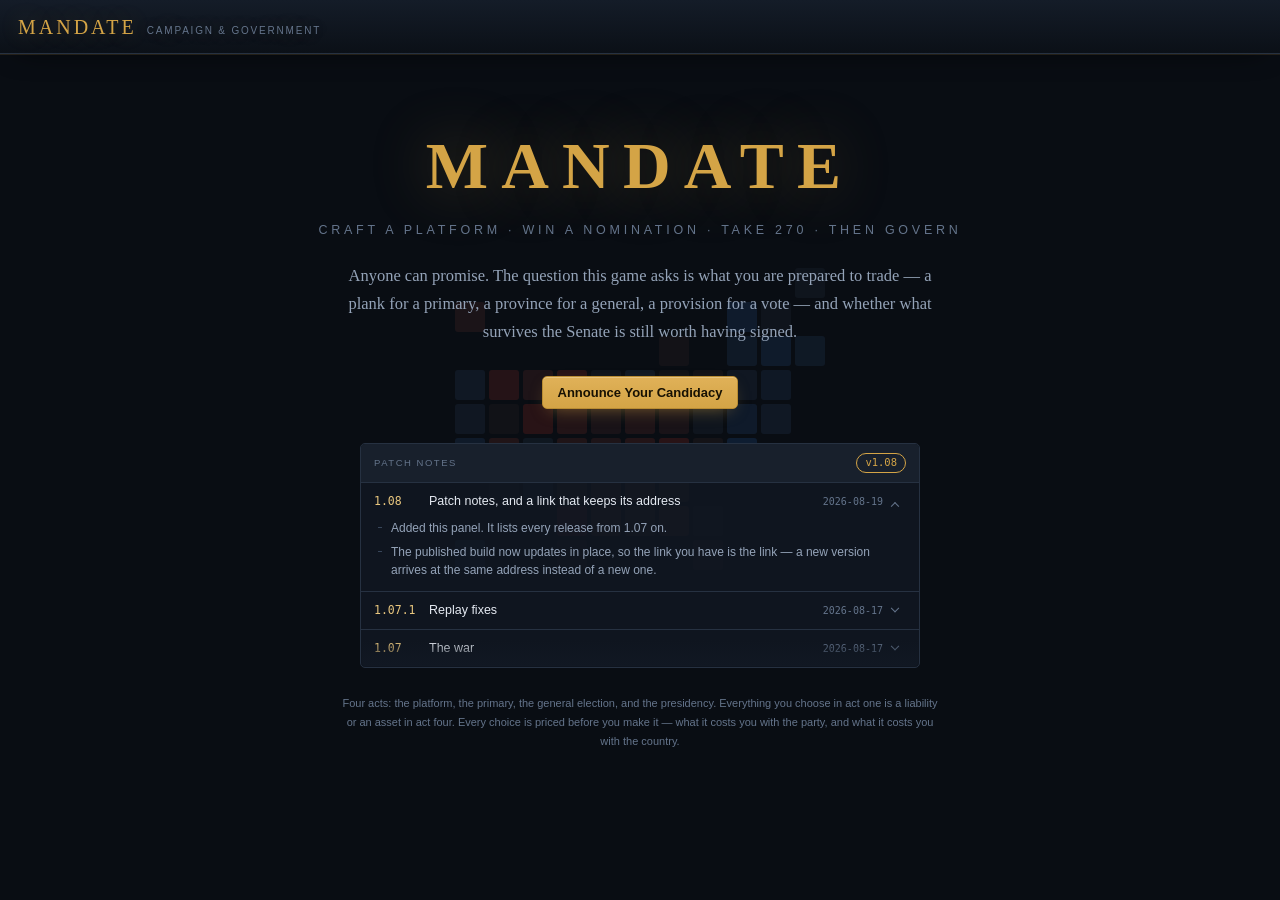
==== commit f57686a1: "add js/persist.js, the storage layer everything else will stand on Storage, saves, history, settings" ====
--- a/index.html
+++ b/index.html
@@ -20,6 +20,7 @@
 <script src="js/data.js"></script>
 <script src="js/sim.js"></script>
 <script src="js/analysis.js"></script>
+<script src="js/persist.js"></script>
 <script src="js/ui.js"></script>
 <script src="js/main.js"></script>
 </body>
--- a/styles.css
+++ b/styles.css
@@ -839,3 +839,391 @@
   .ticker .tk-run { animation: none; }
   .title-bg i { animation: none; opacity: .7; }
 }
+
+/* ==========================================================================
+   THE PRESIDENCY
+   ========================================================================== */
+
+/* Thirteen weeks of presidential time, spent visibly. */
+.weekbar { display: flex; gap: 3px; margin-bottom: 10px; }
+.weekbar i {
+  flex: 1; height: 6px; border-radius: 2px; display: block;
+  background: var(--gold); opacity: .85;
+}
+.weekbar i.used { background: var(--bg-4); opacity: 1; }
+.done-list {
+  font-size: 11px; color: var(--text-mute); margin-bottom: 11px;
+  padding-bottom: 9px; border-bottom: 1px solid var(--line);
+}
+
+.act-group {
+  font-size: 9.5px; letter-spacing: .16em; text-transform: uppercase;
+  color: var(--text-mute); margin: 14px 0 6px;
+  padding-bottom: 4px; border-bottom: 1px solid var(--line);
+}
+.act-group:first-child { margin-top: 0; }
+.prov .blocked { font-size: 10.5px; color: var(--amber); margin-top: 4px; }
+.prov .fig .wk { color: var(--gold); font-size: 10.5px; }
+
+/* Outcome figures are stated, never judged: whether fewer people in federal
+   prison is an improvement is the argument the game exists to have. */
+.mono.outcome { color: var(--text); font-size: 12.5px; font-weight: 600; }
+.out-tag {
+  font-family: var(--mono); font-size: 9.5px; padding: 2px 6px;
+  border-radius: 3px; border: 1px solid var(--line-2); color: var(--text-dim);
+  background: #0c111a; white-space: nowrap;
+}
+.out-tag b { color: var(--text); font-weight: 700; }
+.prov .outs { display: flex; flex-wrap: wrap; gap: 4px; margin-top: 6px; }
+/* The policy comes before the politics, and reads like prose rather than a tag. */
+.prov .does { font-size: 11.5px; color: var(--text-dim); margin-top: 4px; line-height: 1.55; }
+.prov .note b { color: var(--text-mute); font-weight: 600; }
+
+.camp-target {
+  margin-top: 12px; padding-top: 11px; border-top: 1px solid var(--line);
+}
+.camp-target .k { font-family: var(--serif); font-size: 17px; margin-right: 9px; }
+.camp-target .v { font-family: var(--mono); font-size: 19px; font-weight: 700; margin-right: 9px; }
+.camp-target .n { font-size: 11.5px; color: var(--text-mute); }
+.camp-target .tiny { margin-top: 5px; line-height: 1.55; }
+.law-row { padding: 6px 0; border-bottom: 1px solid #161e29; }
+.law-row:last-child { border-bottom: none; }
+.law-row .outs { display: flex; flex-wrap: wrap; gap: 4px; margin-top: 5px; }
+
+/* ==========================================================================
+   CANDIDATE SETUP — age, home, biography
+   ========================================================================== */
+.split-two { display: grid; grid-template-columns: 1fr 1fr; gap: 14px; }
+@media (max-width: 700px) { .split-two { grid-template-columns: 1fr; } }
+.slider { width: 100%; accent-color: var(--gold); background: transparent; }
+.age-read { font-size: 11px; color: var(--text-mute); margin-top: 5px; line-height: 1.5; }
+.age-read b { color: var(--text); font-family: var(--mono); }
+
+.bio-grid { display: grid; grid-template-columns: repeat(auto-fill, minmax(190px, 1fr)); gap: 6px; }
+.bio {
+  background: var(--bg-3); border: 1px solid var(--line); border-radius: 5px;
+  padding: 7px 9px; cursor: pointer; transition: .1s;
+}
+.bio:hover { background: var(--bg-4); border-color: var(--line-2); }
+.bio.sel { border-color: var(--gold); background: #211c10; }
+.bio .bn { display: block; font-size: 12px; font-weight: 500; }
+.bio .ba { display: flex; flex-wrap: wrap; gap: 4px; margin-top: 4px; }
+.bio .ba i {
+  font-style: normal; font-size: 9.5px; font-family: var(--mono);
+  padding: 1px 4px; border-radius: 3px; background: #0c111a; border: 1px solid var(--line);
+}
+.bio .ba i.g { color: var(--green-lt); }
+.bio .ba i.r { color: var(--gop-lt); }
+
+/* ---- per-state posture --------------------------------------------------- */
+.posture { margin-top: 13px; padding-top: 11px; border-top: 1px solid var(--line); }
+.posture-row { display: grid; grid-template-columns: repeat(2, 1fr); gap: 4px; margin-bottom: 7px; }
+.pbtn {
+  background: var(--bg-3); border: 1px solid var(--line); border-radius: 4px;
+  padding: 6px 8px; font-size: 11.5px; cursor: pointer; transition: .1s; color: var(--text-dim);
+}
+.pbtn:hover { background: var(--bg-4); border-color: var(--line-2); }
+.pbtn.on { background: #211c10; border-color: var(--gold); color: var(--gold); font-weight: 600; }
+
+/* ---- election night ------------------------------------------------------ */
+/* A state whose polls have closed and whose call the desk will not make. */
+.tile.pending {
+  background: repeating-linear-gradient(45deg, #2a2416, #2a2416 4px, #1d1a10 4px, #1d1a10 8px) !important;
+  animation: tooclose 1.5s ease-in-out infinite;
+}
+@keyframes tooclose { 0%, 100% { box-shadow: inset 0 0 0 1px rgba(212,164,70,.35); } 50% { box-shadow: inset 0 0 0 2px rgba(212,164,70,.9); } }
+.tile.decisive { box-shadow: 0 0 0 2px #fff, 0 0 26px 2px rgba(255,255,255,.55); z-index: 4; }
+.tile.called { animation: callflash .55s ease; }
+
+/* ---- results ------------------------------------------------------------- */
+.sortb {
+  background: transparent; border: 1px solid var(--line); border-radius: 3px;
+  padding: 2px 7px; font-size: 10.5px; cursor: pointer; color: var(--text-mute); margin-left: 3px;
+}
+.sortb:hover { border-color: var(--line-2); color: var(--text); }
+.sortb.on { border-color: var(--gold); color: var(--gold); }
+
+/* ---- situations ---------------------------------------------------------- */
+.prov.situation { border-color: #6b5320; background: #1d1810; }
+.prov.situation:hover { background: #241e12; border-color: var(--gold); }
+.sitbar {
+  position: relative; height: 15px; margin-top: 7px; border-radius: 3px;
+  background: #0c111a; border: 1px solid var(--line); overflow: hidden;
+}
+.sitbar i { display: block; height: 100%; background: linear-gradient(90deg, #8a6a24, var(--gold)); }
+.sitbar b {
+  position: absolute; inset: 0; display: flex; align-items: center; justify-content: center;
+  font-family: var(--mono); font-size: 10px; font-weight: 600; text-shadow: 0 1px 2px #000;
+}
+
+/* ---- the path to 270 ------------------------------------------------------
+   States stacked safest-first with a running electoral vote total, and a rule
+   drawn exactly where the 270th vote lands. The state the rule sits on is the
+   one the whole campaign is really about. */
+.path-list { display: flex; flex-direction: column; }
+.path-row {
+  display: grid; grid-template-columns: 1fr 52px 38px; gap: 8px; align-items: baseline;
+  padding: 3px 5px; margin: 0 -5px; border-radius: 3px; cursor: pointer; font-size: 12px;
+}
+.path-row:hover { background: var(--bg-3); }
+.path-row .pn { overflow: hidden; text-overflow: ellipsis; white-space: nowrap; color: var(--text-dim); }
+.path-row .pm { font-size: 11.5px; text-align: right; }
+.path-row .pc { font-size: 11px; color: var(--text-mute); text-align: right; }
+.path-row.cross .pn { color: var(--gold); font-weight: 600; }
+.path-row.cross .pc { color: var(--gold); font-weight: 700; }
+.path-line { display: flex; align-items: center; gap: 7px; margin: 3px 0; }
+.path-line i { flex: 1; height: 1px; background: var(--gold); display: block; opacity: .7; }
+.path-line b {
+  font-family: var(--mono); font-size: 9.5px; color: var(--gold);
+  letter-spacing: .14em;
+}
+
+/* ==========================================================================
+   THE WAR
+   A different surface from the rest of the game on purpose: the campaign
+   screens are a decision desk and this is a situation room. Same palette,
+   same density, but the accent is spent on the line rather than on 270.
+   ========================================================================== */
+.war-banner {
+  display: flex; align-items: center; gap: 12px;
+  border: 1px solid #6b332d; background: linear-gradient(90deg, #1e1311, var(--bg-2));
+  border-radius: 5px; padding: 11px 14px; margin-bottom: 14px;
+}
+.war-banner .wb-k {
+  font-size: 9.5px; letter-spacing: .14em; text-transform: uppercase; color: var(--gop-lt);
+  font-weight: 700;
+}
+.war-banner .wb-t { font-size: 13px; font-weight: 500; }
+.war-banner .wb-n { font-size: 11px; color: var(--text-mute); margin-top: 1px; }
+
+/* ---- the two clocks ---- */
+.wills { display: flex; flex-direction: column; gap: 6px; margin: 4px 0 10px; }
+.willrow { display: grid; grid-template-columns: 132px 1fr 30px 92px; align-items: center; gap: 8px; }
+.willrow .wk { font-size: 11px; color: var(--text-dim); }
+.willrow .wt { height: 9px; background: var(--bg-3); border-radius: 2px; overflow: hidden; }
+.willrow .wt i { display: block; height: 100%; transition: width .3s; }
+.willrow .wt i.e { background: var(--gop); }
+.willrow .wt i.h { background: var(--gold); }
+.willrow .wv { font-size: 11px; text-align: right; }
+.willrow .wn { font-size: 10px; color: var(--text-mute); }
+
+/* ---- the front line ---- */
+.frontbar { position: relative; height: 16px; margin: 5px 0 2px; }
+.frontbar i { position: absolute; }
+.frontbar .grd {
+  left: 0; right: 0; top: 6px; height: 4px; border-radius: 2px;
+  background: linear-gradient(90deg, #5c2b25, #2c3746 46%, #2c3746 54%, #23543a);
+}
+.frontbar .chg { top: 6px; height: 4px; opacity: .5; border-radius: 2px; }
+.frontbar .was { top: 2px; width: 1px; height: 12px; background: var(--text-mute); }
+.frontbar .now {
+  top: 1px; width: 3px; height: 14px; margin-left: -1px; background: var(--text);
+  border-radius: 1px; transition: left .3s;
+}
+.frontbar .now.g { background: var(--green-lt); }
+.frontbar .now.r { background: var(--gop-lt); }
+.frontbar .proj {
+  top: 4px; width: 2px; height: 8px; background: var(--gold); opacity: .85;
+}
+.front-ends {
+  display: flex; justify-content: space-between; font-size: 9px; letter-spacing: .1em;
+  text-transform: uppercase; color: var(--text-mute);
+}
+
+/* ---- a front, on the war room screen ---- */
+.front {
+  border: 1px solid var(--line); border-radius: 5px; background: var(--bg-2);
+  padding: 11px 13px; margin-bottom: 9px;
+}
+.front.main { border-color: var(--gold); }
+.front .fh { display: flex; align-items: baseline; gap: 8px; }
+.front .fh .fn { font-size: 13px; font-weight: 500; }
+.front .fh .ft { font-size: 10.5px; color: var(--text-mute); }
+.front .fh .spacer { flex: 1; }
+.front .fh .fv { font-family: var(--mono); font-size: 10.5px; color: var(--text-dim); }
+.front .fnote { font-size: 11px; color: var(--text-dim); line-height: 1.45; margin: 3px 0 6px; }
+.front .fstats {
+  display: flex; flex-wrap: wrap; gap: 4px 14px; font-family: var(--mono); font-size: 10.5px;
+  color: var(--text-dim); margin-top: 5px;
+}
+.front .fstats b { color: var(--text); font-weight: 500; }
+.front .fstats .warn { color: var(--amber); }
+
+/* Posture buttons: four, always all four, greyed when unavailable rather than
+   hidden, because which ones are unavailable is information. */
+.postures { display: grid; grid-template-columns: repeat(4, 1fr); gap: 6px; margin-top: 8px; }
+.pbtn {
+  border: 1px solid var(--line); background: var(--bg-3); border-radius: 4px;
+  padding: 7px 8px; cursor: pointer; text-align: left; color: var(--text); font: inherit;
+}
+.pbtn:hover { background: var(--bg-4); border-color: var(--line-2); }
+.pbtn.on { border-color: var(--gold); background: #241d0f; }
+.pbtn.bad { opacity: .62; }
+.pbtn .pn { font-size: 10.5px; font-weight: 600; letter-spacing: .04em; }
+.pbtn .pv { font-family: var(--mono); font-size: 11px; margin-top: 3px; }
+.pbtn .pv.g { color: var(--green-lt); }
+.pbtn .pv.r { color: var(--gop-lt); }
+.pbtn .pb { font-size: 9.5px; color: var(--text-dim); margin-top: 2px; }
+
+/* Force and sorties: steppers, because these are integers you nudge. */
+.stepper { display: flex; align-items: center; gap: 5px; }
+.stepper button {
+  width: 20px; height: 20px; border: 1px solid var(--line); background: var(--bg-3);
+  color: var(--text); border-radius: 3px; cursor: pointer; font-size: 13px; line-height: 1;
+  display: flex; align-items: center; justify-content: center; padding: 0;
+}
+.stepper button:hover:not(:disabled) { background: var(--bg-4); }
+.stepper button:disabled { opacity: .3; cursor: not-allowed; }
+.stepper .sv { font-family: var(--mono); font-size: 11.5px; min-width: 34px; text-align: center; }
+
+.intel-band {
+  display: inline-block; height: 4px; border-radius: 2px; background: var(--gop);
+  opacity: .55; vertical-align: middle;
+}
+/* Escalations stack rather than sitting in columns: the rail is too narrow to
+   put a description and four effect tags beside each other, and squeezing them
+   made the tags overlap the prose. */
+.esc {
+  border: 1px solid var(--line); border-radius: 5px; background: var(--bg-3);
+  padding: 9px 11px; margin-bottom: 8px; cursor: pointer;
+}
+.esc:hover:not(.stripped) { background: var(--bg-4); border-color: var(--line-2); }
+.esc.stripped { opacity: .42; cursor: not-allowed; }
+.esc .top { display: flex; justify-content: space-between; align-items: baseline; gap: 10px; }
+.esc .nm { font-size: 12.5px; font-weight: 500; }
+.esc .cost { font-family: var(--mono); font-size: 10.5px; color: var(--text-dim); white-space: nowrap; }
+.esc .note { font-size: 11px; color: var(--text-mute); line-height: 1.45; margin-top: 3px; }
+.esc .blocked { font-size: 10.5px; color: var(--amber); margin-top: 4px; }
+
+@media (max-width: 900px) {
+  .postures { grid-template-columns: repeat(2, 1fr); }
+  .willrow { grid-template-columns: 100px 1fr 28px; }
+  .willrow .wn { display: none; }
+}
+
+/* ==========================================================================
+   PATCH NOTES
+   A footnote on the title screen. Deliberately small and bounded: it scrolls
+   inside its own box rather than pushing the button that starts the game down
+   the page, and it sits below the fold of the pitch rather than competing
+   with it.
+   ========================================================================== */
+.patch {
+  max-width: 560px;
+  margin: 34px auto 0;
+  border: 1px solid var(--line);
+  border-radius: 5px;
+  background: rgba(17, 24, 35, .82);
+  text-align: left;
+  overflow: hidden;
+}
+.patch-head {
+  display: flex;
+  align-items: center;
+  gap: 9px;
+  padding: 9px 13px;
+  border-bottom: 1px solid var(--line);
+  background: var(--bg-3);
+}
+.patch-head .pk {
+  font-size: 9.5px;
+  letter-spacing: .16em;
+  text-transform: uppercase;
+  color: var(--text-mute);
+}
+.patch-head .pv {
+  margin-left: auto;
+  font-family: var(--mono);
+  font-size: 10.5px;
+  color: var(--gold);
+  border: 1px solid var(--gold);
+  border-radius: 999px;
+  padding: 1px 8px;
+}
+/* Bounded and scrolling. The fade is there so a release clipped by the
+   boundary reads as "there is more below" rather than as a rendering fault —
+   it must not eat clicks, hence pointer-events. */
+.patch { position: relative; }
+.patch::after {
+  content: "";
+  position: absolute;
+  left: 1px; right: 1px; bottom: 1px;
+  height: 26px;
+  background: linear-gradient(rgba(17, 24, 35, 0), rgba(17, 24, 35, .96));
+  pointer-events: none;
+  border-radius: 0 0 4px 4px;
+}
+.patch-body { max-height: 232px; overflow-y: auto; scrollbar-width: thin; }
+.patch-body::-webkit-scrollbar { width: 8px; }
+.patch-body::-webkit-scrollbar-thumb { background: var(--bg-4); border-radius: 4px; }
+
+.patch-rel { border-bottom: 1px solid var(--line); }
+.patch-rel:last-child { border-bottom: 0; }
+
+.patch-t {
+  display: grid;
+  grid-template-columns: 46px 1fr auto 14px;
+  align-items: baseline;
+  gap: 9px;
+  width: 100%;
+  padding: 9px 13px;
+  background: none;
+  border: 0;
+  color: var(--text);
+  font: inherit;
+  text-align: left;
+  cursor: pointer;
+}
+.patch-t:hover { background: var(--bg-3); }
+.patch-t:focus-visible { outline: 2px solid var(--gold); outline-offset: -2px; }
+.patch-t .pn {
+  font-family: var(--mono);
+  font-size: 11.5px;
+  color: var(--gold-lt);
+}
+.patch-t .pt { font-size: 12.5px; }
+.patch-t .pd {
+  font-family: var(--mono);
+  font-size: 10px;
+  color: var(--text-mute);
+}
+/* A chevron drawn from a border, so there is no glyph to fall back on. */
+.patch-t .px {
+  width: 6px; height: 6px;
+  border-right: 1.5px solid var(--text-mute);
+  border-bottom: 1.5px solid var(--text-mute);
+  transform: rotate(45deg) translate(-2px, -2px);
+  transition: transform .18s;
+}
+.patch-rel.open .patch-t .px { transform: rotate(-135deg) translate(-3px, -3px); }
+
+.patch-l {
+  display: none;
+  margin: 0;
+  padding: 0 13px 12px 30px;
+  list-style: none;
+}
+.patch-rel.open .patch-l { display: block; }
+.patch-l li {
+  position: relative;
+  font-size: 12px;
+  line-height: 1.5;
+  color: var(--text-dim);
+  margin-bottom: 6px;
+}
+.patch-l li:last-child { margin-bottom: 0; }
+.patch-l li::before {
+  content: "";
+  position: absolute;
+  left: -13px; top: 8px;
+  width: 4px; height: 1px;
+  background: var(--line-2);
+}
+
+@media (prefers-reduced-motion: reduce) {
+  .patch-t .px { transition: none; }
+}
+@media (max-width: 560px) {
+  .patch-t { grid-template-columns: 42px 1fr 14px; }
+  .patch-t .pd { display: none; }
+}
